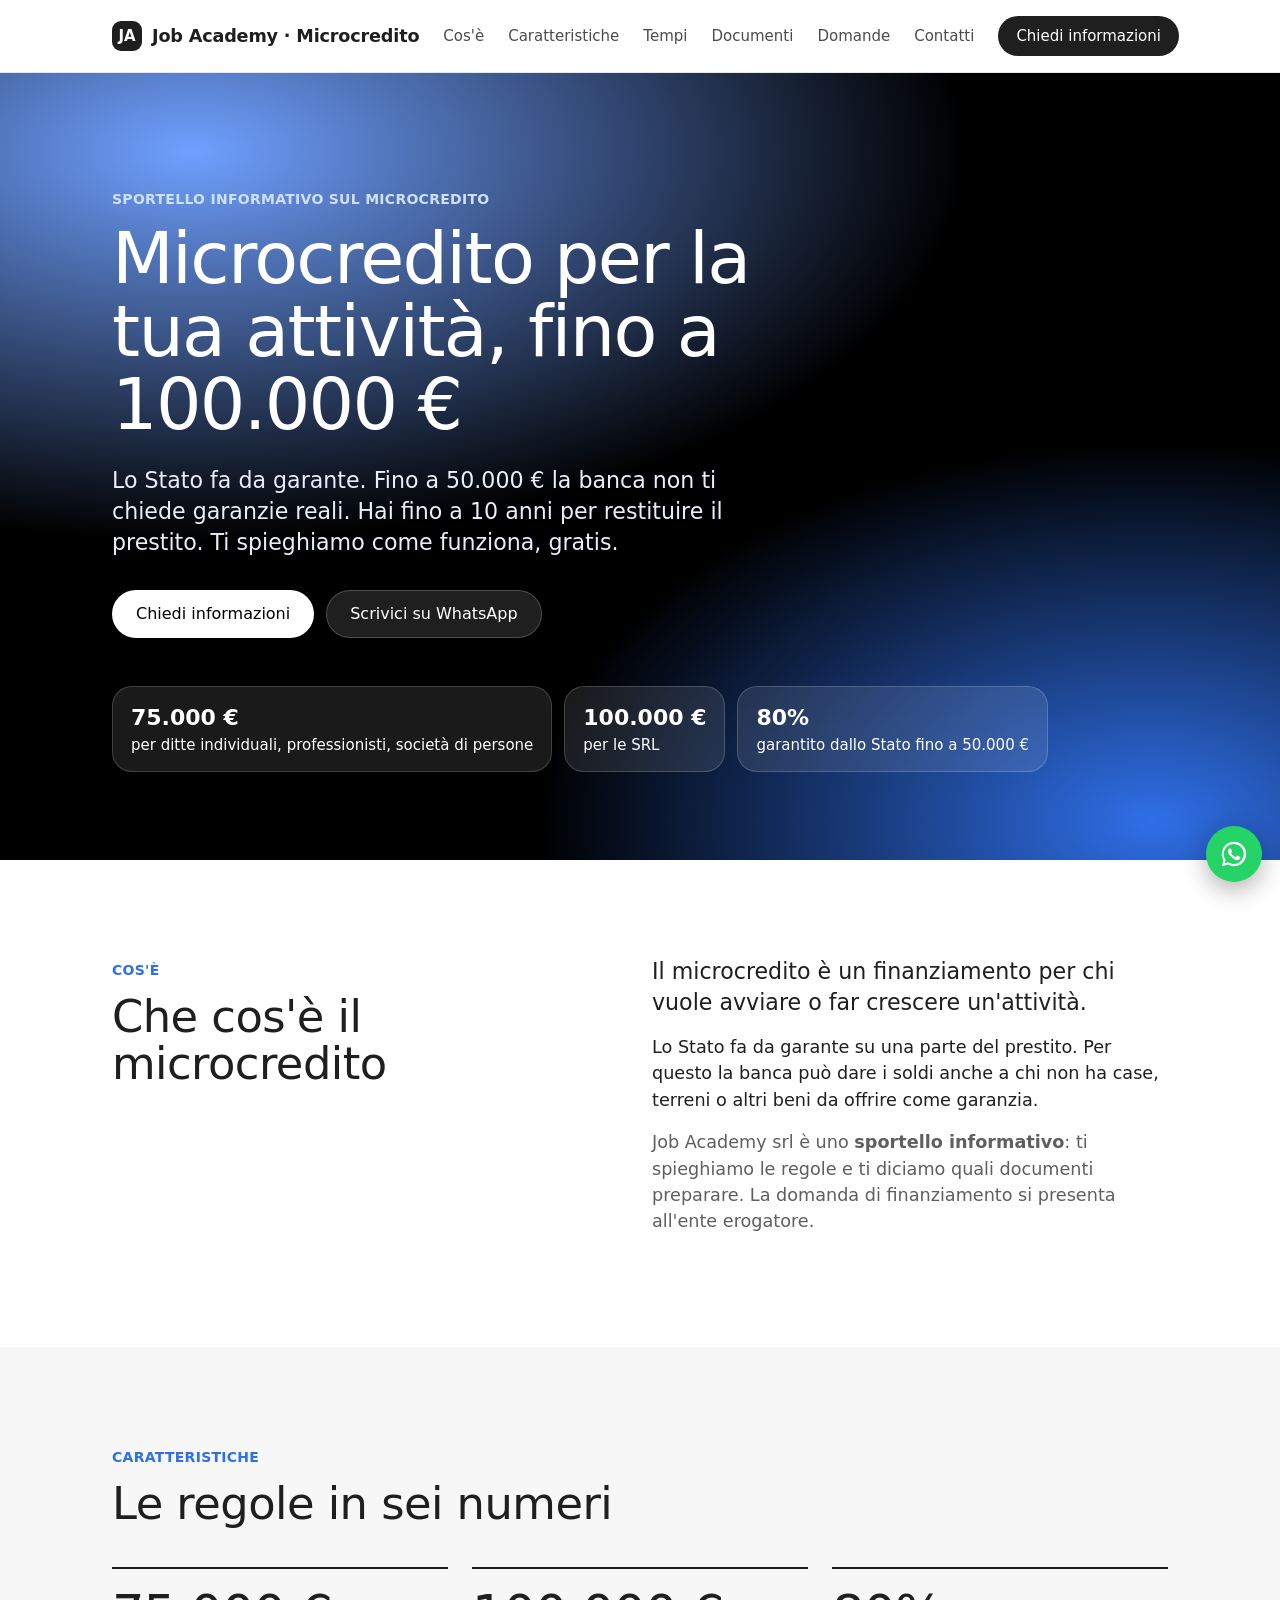
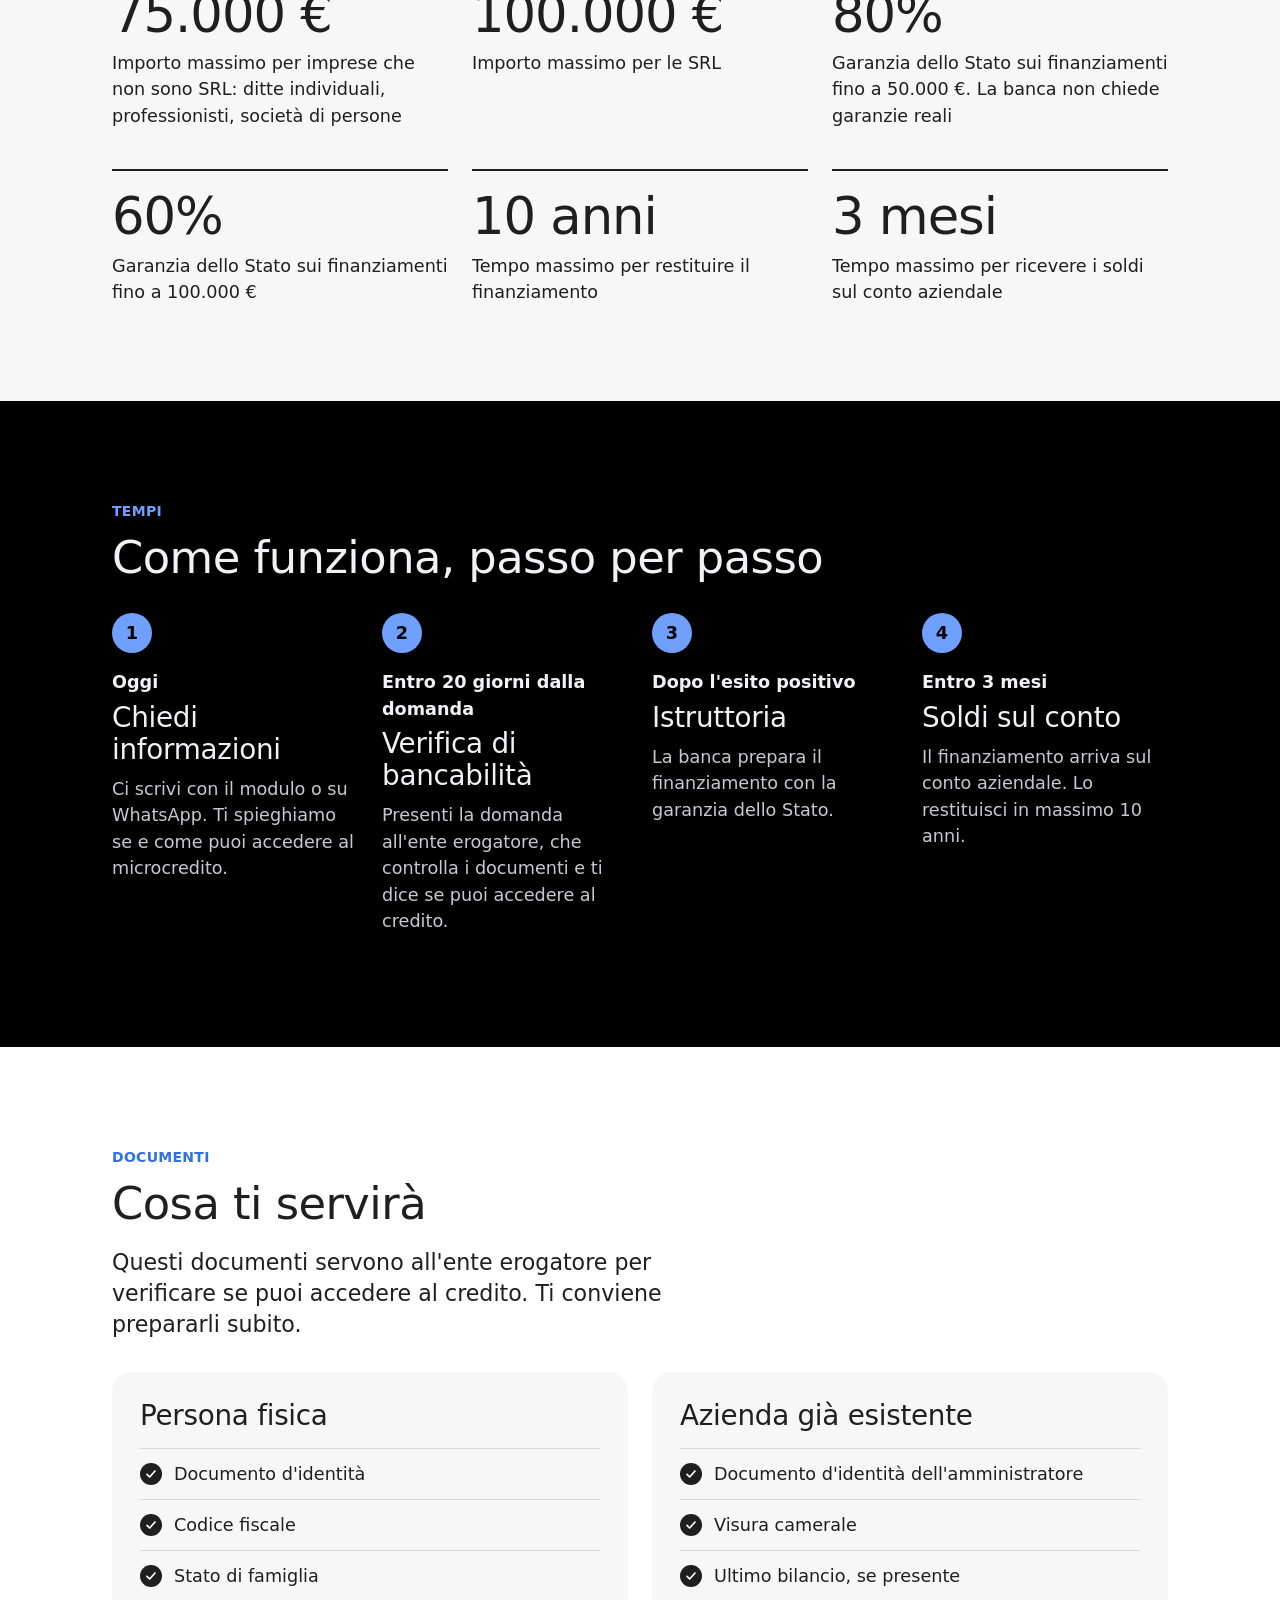
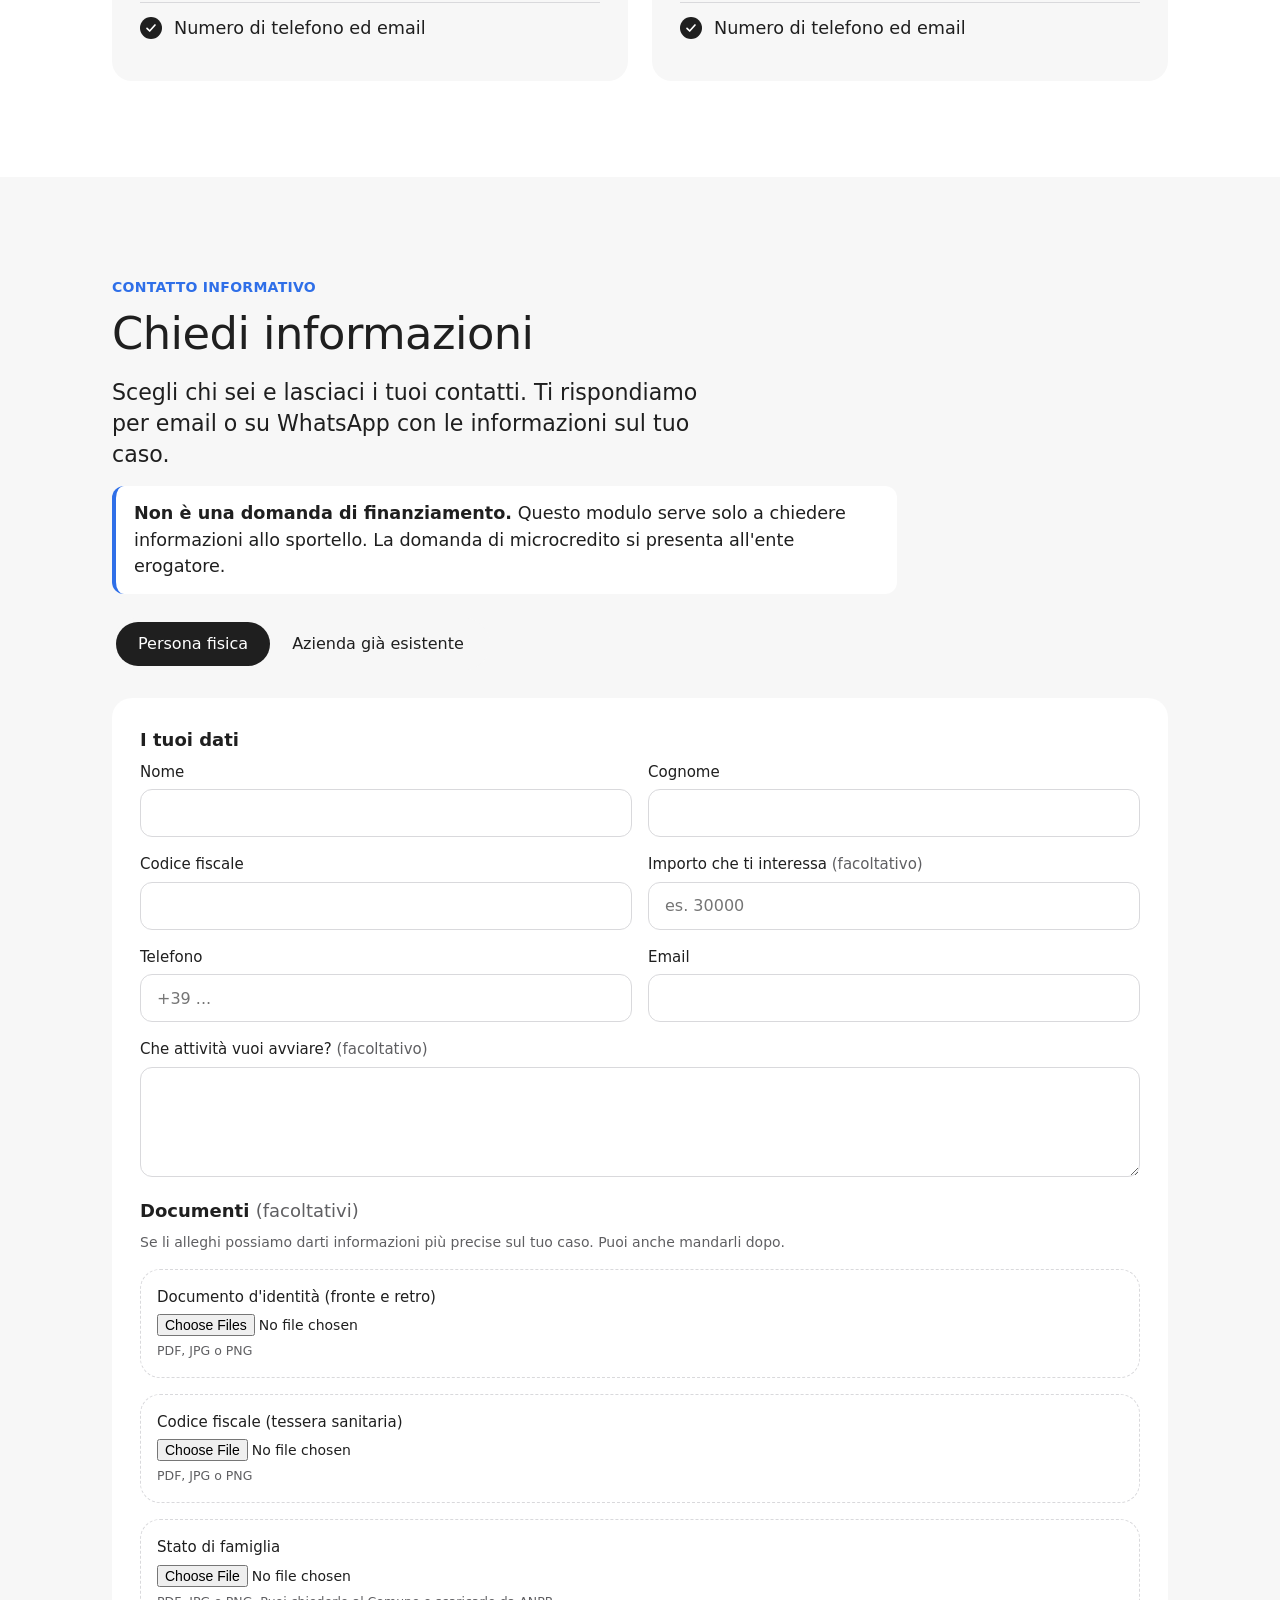
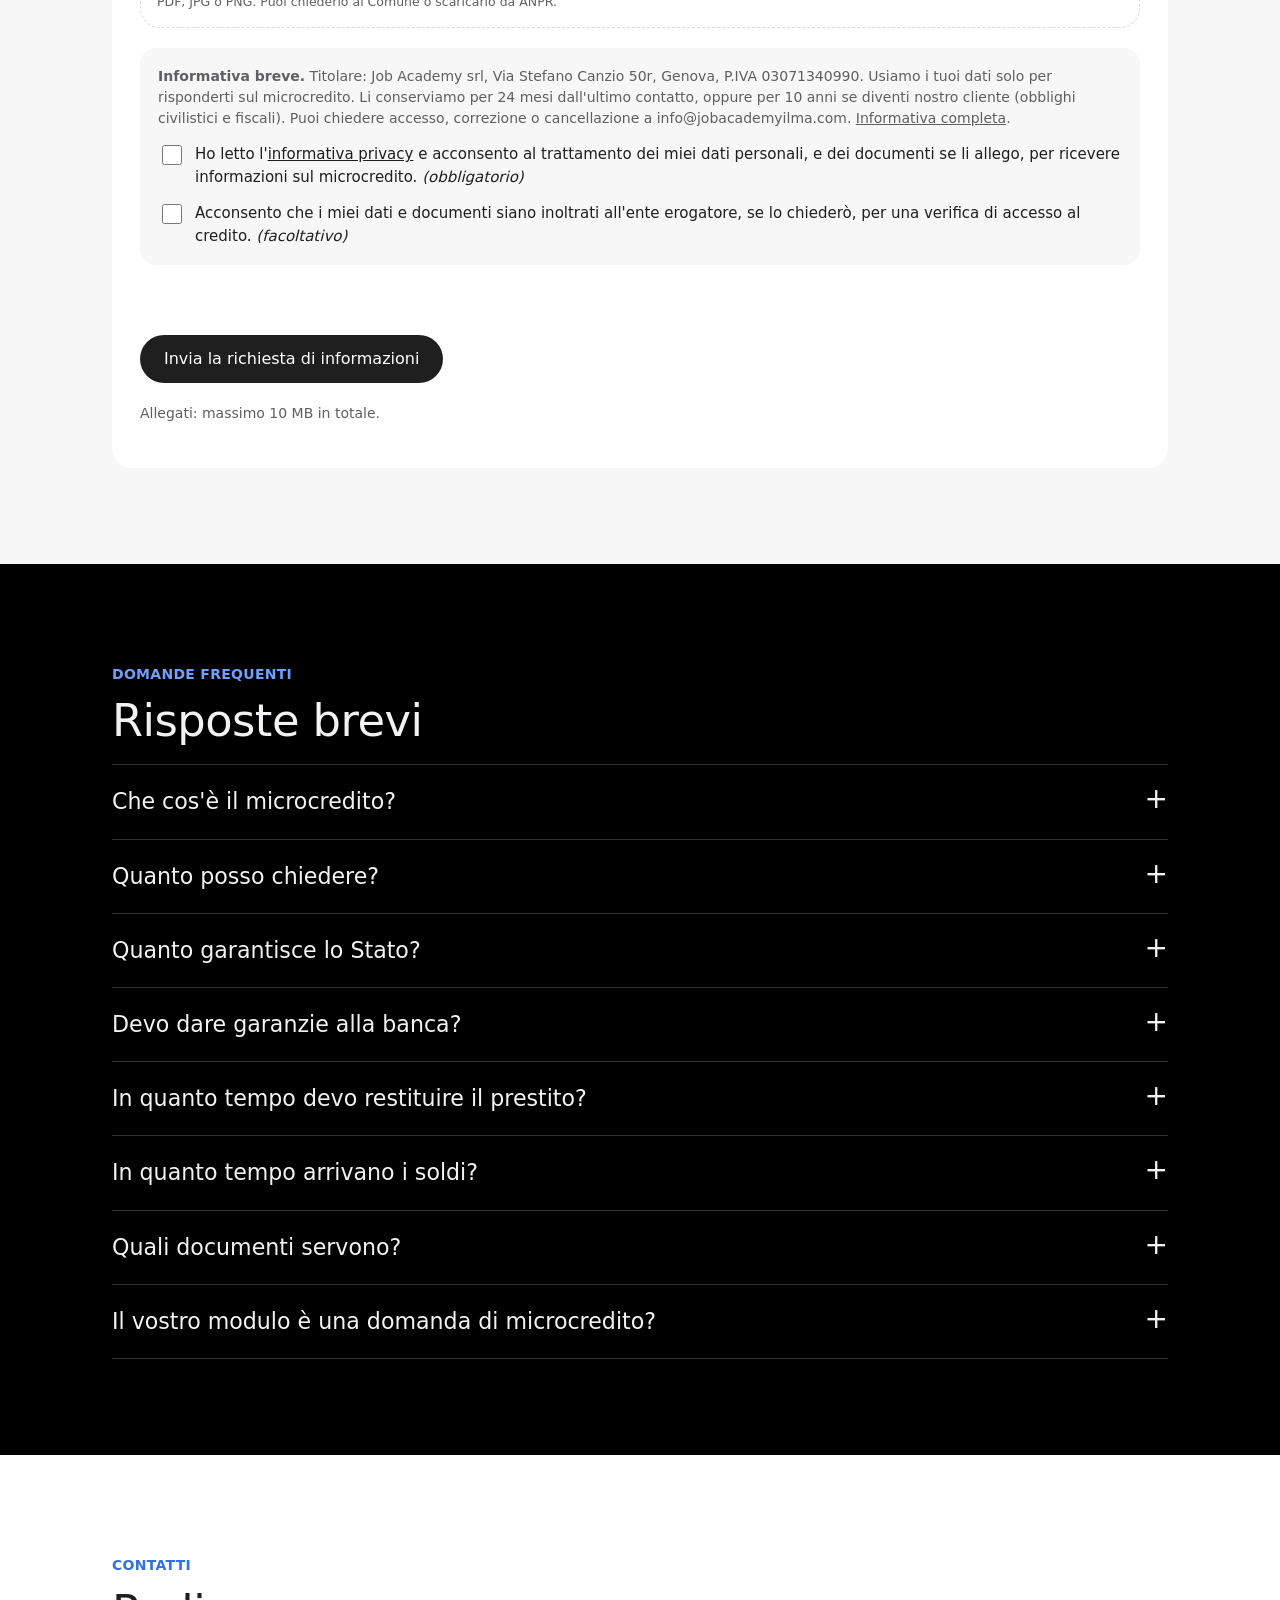
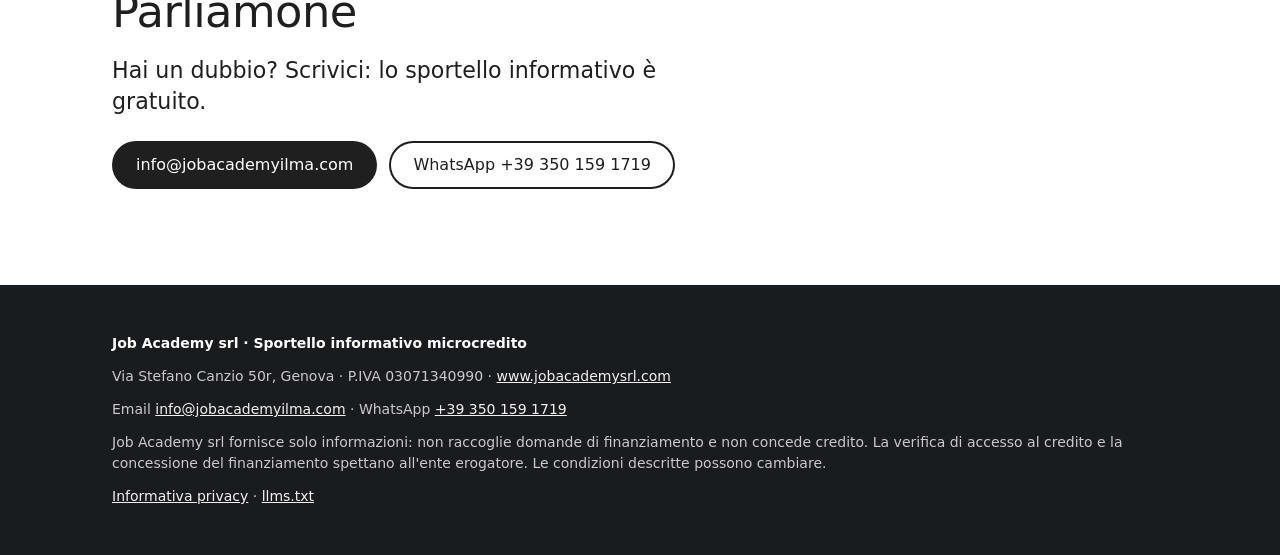
==== docs/index.html @ f9f4b22c "Sportello informativo, importi 75.000/100.000 €, moduli GDPR, build per GitHub Pages Co-Authored-By:" ====
<!doctype html>
<html lang="it">
<head>
<meta charset="utf-8">
<meta name="viewport" content="width=device-width, initial-scale=1">
<title>Microcredito: sportello informativo | Job Academy srl, Genova</title>
<meta name="description" content="Sportello informativo sul microcredito: fino a 75.000 € per ditte individuali, professionisti e società di persone, fino a 100.000 € per le SRL. Garanzia dello Stato all'80% fino a 50.000 €, rimborso in 10 anni. Chiedi informazioni gratis.">
<link rel="canonical" href="https://jobacademysrl.github.io/microcredito/">
<meta name="robots" content="index, follow, max-image-preview:large, max-snippet:-1">
<meta name="theme-color" content="#000000">
<link rel="icon" href="favicon.svg" type="image/svg+xml">
<link rel="alternate" type="text/plain" href="https://jobacademysrl.github.io/microcredito/llms.txt" title="Riassunto per modelli linguistici">
<meta property="og:type" content="website">
<meta property="og:locale" content="it_IT">
<meta property="og:site_name" content="Job Academy srl · Sportello microcredito">
<meta property="og:title" content="Microcredito fino a 100.000 € con garanzia dello Stato: sportello informativo">
<meta property="og:description" content="Fino a 75.000 € (non SRL) o 100.000 € (SRL). Garanzia dello Stato all'80% fino a 50.000 €. Fino a 10 anni per rimborsare. Chiedi informazioni.">
<meta property="og:url" content="https://jobacademysrl.github.io/microcredito/">
<meta property="og:image" content="https://jobacademysrl.github.io/microcredito/og.png">
<meta name="twitter:card" content="summary_large_image">
<link rel="stylesheet" href="styles.css">
<script type="application/ld+json">
{
  "@context": "https://schema.org",
  "@graph": [
    {
      "@type": "Organization",
      "@id": "https://jobacademysrl.github.io/microcredito/#org",
      "name": "Job Academy",
      "legalName": "Job Academy srl",
      "vatID": "IT03071340990",
      "url": "https://www.jobacademysrl.com/",
      "sameAs": ["https://www.jobacademysrl.com/"],
      "email": "info@jobacademyilma.com",
      "telephone": "+39 350 159 1719",
      "logo": "https://jobacademysrl.github.io/microcredito/favicon.svg",
      "address": { "@type": "PostalAddress", "streetAddress": "Via Stefano Canzio 50r", "addressLocality": "Genova", "addressRegion": "GE", "addressCountry": "IT" },
      "contactPoint": [
        { "@type": "ContactPoint", "contactType": "customer service", "email": "info@jobacademyilma.com", "telephone": "+39 350 159 1719", "availableLanguage": ["it"], "areaServed": "IT" }
      ]
    },
    {
      "@type": "WebSite",
      "@id": "https://jobacademysrl.github.io/microcredito/#website",
      "url": "https://jobacademysrl.github.io/microcredito/",
      "name": "Job Academy srl · Sportello informativo microcredito",
      "inLanguage": "it-IT",
      "publisher": { "@id": "https://jobacademysrl.github.io/microcredito/#org" }
    },
    {
      "@type": "Service",
      "@id": "https://jobacademysrl.github.io/microcredito/#sportello",
      "name": "Sportello informativo sul microcredito",
      "serviceType": "Informazioni sul microcredito con garanzia dello Stato",
      "provider": { "@id": "https://jobacademysrl.github.io/microcredito/#org" },
      "areaServed": { "@type": "Country", "name": "Italia" },
      "isAccessibleForFree": true,
      "audience": [
        { "@type": "Audience", "audienceType": "Persone fisiche che vogliono avviare un'attività" },
        { "@type": "BusinessAudience", "audienceType": "Imprese già esistenti" }
      ],
      "description": "Informazioni sul microcredito: fino a 75.000 € per imprese non costituite come SRL e fino a 100.000 € per le SRL; garanzia dello Stato all'80% fino a 50.000 € e al 60% fino a 100.000 €; fino a 10 anni per rimborsare; verifica di bancabilità entro 20 giorni dalla domanda all'ente erogatore; accredito sul conto aziendale entro 3 mesi. Lo sportello informa e orienta: non raccoglie domande di finanziamento."
    },
    {
      "@type": "FAQPage",
      "@id": "https://jobacademysrl.github.io/microcredito/#faq",
      "mainEntity": [
        { "@type": "Question", "name": "Che cos'è il microcredito?", "acceptedAnswer": { "@type": "Answer", "text": "È un finanziamento per chi vuole avviare o far crescere un'attività. Lo Stato fa da garante su una parte del prestito, così la banca può concederlo anche a chi non ha garanzie proprie." } },
        { "@type": "Question", "name": "Quanto posso chiedere con il microcredito?", "acceptedAnswer": { "@type": "Answer", "text": "Fino a 75.000 € se l'impresa non è una SRL (per esempio ditta individuale, professionista o società di persone). Fino a 100.000 € se l'impresa è una SRL." } },
        { "@type": "Question", "name": "Quanto garantisce lo Stato?", "acceptedAnswer": { "@type": "Answer", "text": "L'80% del finanziamento fino a 50.000 € e il 60% del finanziamento fino a 100.000 €." } },
        { "@type": "Question", "name": "Devo dare garanzie alla banca?", "acceptedAnswer": { "@type": "Answer", "text": "Fino a 50.000 € le banche non chiedono garanzie reali al richiedente, perché l'80% è garantito dallo Stato." } },
        { "@type": "Question", "name": "In quanto tempo devo restituire il prestito?", "acceptedAnswer": { "@type": "Answer", "text": "Al massimo in 10 anni." } },
        { "@type": "Question", "name": "In quanto tempo arrivano i soldi?", "acceptedAnswer": { "@type": "Answer", "text": "La verifica di bancabilità arriva entro 20 giorni dalla domanda presentata all'ente erogatore. Se è positiva, i soldi arrivano sul conto aziendale entro 3 mesi al massimo." } },
        { "@type": "Question", "name": "Quali documenti servono?", "acceptedAnswer": { "@type": "Answer", "text": "Persona fisica: documento d'identità, codice fiscale e stato di famiglia. Azienda: documento d'identità dell'amministratore, visura camerale e ultimo bilancio se presente. In tutti e due i casi servono numero di telefono ed email." } },
        { "@type": "Question", "name": "Questo sito raccoglie domande di microcredito?", "acceptedAnswer": { "@type": "Answer", "text": "No. Job Academy srl è uno sportello informativo: ti spiega come funziona il microcredito e ti orienta. La domanda vera e propria si presenta all'ente erogatore, che fa la verifica di accesso al credito." } }
      ]
    }
  ]
}
</script>
</head>
<body>
<a class="skip" href="#informazioni">Vai al modulo per chiedere informazioni</a>
<header class="nav">
  <div class="wrap">
    <a class="brand" href="#top" aria-label="Job Academy, torna all'inizio"><span class="brand-mark" aria-hidden="true">JA</span>Job Academy<span class="brand-sub"> · Microcredito</span></a>
    <nav class="nav-links" aria-label="Sezioni">
      <a href="#cosa-e">Cos'è</a><a href="#caratteristiche">Caratteristiche</a><a href="#tempi">Tempi</a><a href="#documenti">Documenti</a><a href="#domande">Domande</a><a href="#contatti">Contatti</a>
    </nav>
    <a class="btn btn-sm" href="#informazioni">Chiedi informazioni</a>
  </div>
</header>

<main id="top">
  <section class="hero">
    <div class="wrap">
      <p class="kicker" style="color:#cfe0ff">Sportello informativo sul microcredito</p>
      <h1>Microcredito per la tua attività, fino a 100.000 €</h1>
      <p class="lead">Lo Stato fa da garante. Fino a 50.000 € la banca non ti chiede garanzie reali. Hai fino a 10 anni per restituire il prestito. Ti spieghiamo come funziona, gratis.</p>
      <div class="hero-ctas">
        <a class="btn btn-light" href="#informazioni">Chiedi informazioni</a>
        <a class="btn btn-glass" href="https://wa.me/393501591719?text=Ciao%2C%20vorrei%20informazioni%20sul%20microcredito" rel="noopener">Scrivici su WhatsApp</a>
      </div>
      <div class="hero-facts">
        <div class="glass"><b>75.000 €</b>per ditte individuali, professionisti, società di persone</div>
        <div class="glass"><b>100.000 €</b>per le SRL</div>
        <div class="glass"><b>80%</b>garantito dallo Stato fino a 50.000 €</div>
      </div>
    </div>
  </section>

  <section id="cosa-e">
    <div class="wrap grid2">
      <div class="reveal">
        <p class="kicker">Cos'è</p>
        <h2>Che cos'è il microcredito</h2>
      </div>
      <div class="reveal">
        <p class="lead">Il microcredito è un finanziamento per chi vuole avviare o far crescere un'attività.</p>
        <p>Lo Stato fa da garante su una parte del prestito. Per questo la banca può dare i soldi anche a chi non ha case, terreni o altri beni da offrire come garanzia.</p>
        <p class="muted">Job Academy srl è uno <strong>sportello informativo</strong>: ti spieghiamo le regole e ti diciamo quali documenti preparare. La domanda di finanziamento si presenta all'ente erogatore.</p>
      </div>
    </div>
  </section>

  <section id="caratteristiche" class="soft">
    <div class="wrap">
      <p class="kicker reveal">Caratteristiche</p>
      <h2 class="reveal">Le regole in sei numeri</h2>
      <div class="nums nums6">
        <div class="num reveal"><b>75.000 €</b>Importo massimo per imprese che non sono SRL: ditte individuali, professionisti, società di persone</div>
        <div class="num reveal"><b>100.000 €</b>Importo massimo per le SRL</div>
        <div class="num reveal"><b>80%</b>Garanzia dello Stato sui finanziamenti fino a 50.000 €. La banca non chiede garanzie reali</div>
        <div class="num reveal"><b>60%</b>Garanzia dello Stato sui finanziamenti fino a 100.000 €</div>
        <div class="num reveal"><b>10 anni</b>Tempo massimo per restituire il finanziamento</div>
        <div class="num reveal"><b>3 mesi</b>Tempo massimo per ricevere i soldi sul conto aziendale</div>
      </div>
    </div>
  </section>

  <section id="tempi" class="dark">
    <div class="wrap">
      <p class="kicker reveal">Tempi</p>
      <h2 class="reveal">Come funziona, passo per passo</h2>
      <div class="steps">
        <div class="step reveal"><span class="when">Oggi</span><h3>Chiedi informazioni</h3><p class="muted">Ci scrivi con il modulo o su WhatsApp. Ti spieghiamo se e come puoi accedere al microcredito.</p></div>
        <div class="step reveal"><span class="when">Entro 20 giorni dalla domanda</span><h3>Verifica di bancabilità</h3><p class="muted">Presenti la domanda all'ente erogatore, che controlla i documenti e ti dice se puoi accedere al credito.</p></div>
        <div class="step reveal"><span class="when">Dopo l'esito positivo</span><h3>Istruttoria</h3><p class="muted">La banca prepara il finanziamento con la garanzia dello Stato.</p></div>
        <div class="step reveal"><span class="when">Entro 3 mesi</span><h3>Soldi sul conto</h3><p class="muted">Il finanziamento arriva sul conto aziendale. Lo restituisci in massimo 10 anni.</p></div>
      </div>
    </div>
  </section>

  <section id="documenti">
    <div class="wrap">
      <p class="kicker reveal">Documenti</p>
      <h2 class="reveal">Cosa ti servirà</h2>
      <p class="lead reveal">Questi documenti servono all'ente erogatore per verificare se puoi accedere al credito. Ti conviene prepararli subito.</p>
      <div class="grid2" style="margin-top:32px">
        <div class="card reveal">
          <h3>Persona fisica</h3>
          <ul class="doclist"><li>Documento d'identità</li><li>Codice fiscale</li><li>Stato di famiglia</li><li>Numero di telefono ed email</li></ul>
        </div>
        <div class="card reveal">
          <h3>Azienda già esistente</h3>
          <ul class="doclist"><li>Documento d'identità dell'amministratore</li><li>Visura camerale</li><li>Ultimo bilancio, se presente</li><li>Numero di telefono ed email</li></ul>
        </div>
      </div>
    </div>
  </section>

  <section id="informazioni" class="soft">
    <div class="wrap">
      <p class="kicker">Contatto informativo</p>
      <h2>Chiedi informazioni</h2>
      <p class="lead">Scegli chi sei e lasciaci i tuoi contatti. Ti rispondiamo per email o su WhatsApp con le informazioni sul tuo caso.</p>
      <p class="notice"><strong>Non è una domanda di finanziamento.</strong> Questo modulo serve solo a chiedere informazioni allo sportello. La domanda di microcredito si presenta all'ente erogatore.</p>
      <div class="tabs" role="tablist" aria-label="Tipo di richiedente">
        <button class="tab" role="tab" id="tab-persona" aria-controls="panel-persona" aria-selected="true">Persona fisica</button>
        <button class="tab" role="tab" id="tab-azienda" aria-controls="panel-azienda" aria-selected="false" tabindex="-1">Azienda già esistente</button>
      </div>

      <div class="panel card" id="panel-persona" role="tabpanel" aria-labelledby="tab-persona">
        <form action="https://formsubmit.co/info@jobacademyilma.com" method="POST" enctype="multipart/form-data" data-form>
          <input type="hidden" name="_subject" value="Richiesta di informazioni microcredito – Persona fisica">
          <input type="hidden" name="_template" value="table">
          <input type="hidden" name="_next" value="https://jobacademysrl.github.io/microcredito/grazie.html">
          <input type="hidden" name="Tipo di contatto" value="Richiesta di informazioni (non è una domanda di finanziamento)">
          <input type="hidden" name="Tipo richiedente" value="Persona fisica">
          <input type="hidden" name="Versione informativa privacy" value="2026-10-25">
          <input type="hidden" name="Data e ora consenso" value="" data-consent-time>
          <input type="text" name="_honey" class="hp" tabindex="-1" autocomplete="off" aria-hidden="true">
          <fieldset>
            <legend>I tuoi dati</legend>
            <div class="row">
              <label>Nome<input type="text" name="Nome" autocomplete="given-name" required></label>
              <label>Cognome<input type="text" name="Cognome" autocomplete="family-name" required></label>
            </div>
            <div class="row">
              <label>Codice fiscale<input type="text" name="Codice fiscale" maxlength="16" pattern="[A-Za-z0-9]{16}" title="16 caratteri, lettere e numeri" autocapitalize="characters" required></label>
              <label>Importo che ti interessa <span class="opt">(facoltativo)</span><input type="number" name="Importo di interesse (EUR)" min="1000" max="100000" step="500" inputmode="numeric" placeholder="es. 30000"></label>
            </div>
            <div class="row">
              <label>Telefono<input type="tel" name="Telefono" autocomplete="tel" placeholder="+39 ..." required></label>
              <label>Email<input type="email" name="email" autocomplete="email" required></label>
            </div>
            <label>Che attività vuoi avviare? <span class="opt">(facoltativo)</span><textarea name="Attività"></textarea></label>
          </fieldset>
          <fieldset>
            <legend>Documenti <span class="opt">(facoltativi)</span></legend>
            <p class="form-note" style="margin:0">Se li alleghi possiamo darti informazioni più precise sul tuo caso. Puoi anche mandarli dopo.</p>
            <label class="file">Documento d'identità (fronte e retro)<input type="file" name="attachment_documento_identita" accept=".pdf,.jpg,.jpeg,.png" multiple><small>PDF, JPG o PNG</small></label>
            <label class="file">Codice fiscale (tessera sanitaria)<input type="file" name="attachment_codice_fiscale" accept=".pdf,.jpg,.jpeg,.png"><small>PDF, JPG o PNG</small></label>
            <label class="file">Stato di famiglia<input type="file" name="attachment_stato_famiglia" accept=".pdf,.jpg,.jpeg,.png"><small>PDF, JPG o PNG. Puoi chiederlo al Comune o scaricarlo da ANPR.</small></label>
          </fieldset>
          <div class="gdpr">
            <p><strong>Informativa breve.</strong> Titolare: Job Academy srl, Via Stefano Canzio 50r, Genova, P.IVA 03071340990. Usiamo i tuoi dati solo per risponderti sul microcredito. Li conserviamo per 24 mesi dall'ultimo contatto, oppure per 10 anni se diventi nostro cliente (obblighi civilistici e fiscali). Puoi chiedere accesso, correzione o cancellazione a info@jobacademyilma.com. <a href="privacy.html" target="_blank" rel="noopener">Informativa completa</a>.</p>
            <label class="check"><input type="checkbox" name="Consenso trattamento dati (obbligatorio)" value="Sì, dato" required><span>Ho letto l'<a href="privacy.html" target="_blank" rel="noopener">informativa privacy</a> e acconsento al trattamento dei miei dati personali, e dei documenti se li allego, per ricevere informazioni sul microcredito. <em>(obbligatorio)</em></span></label>
            <label class="check"><input type="checkbox" name="Consenso inoltro all'ente erogatore (facoltativo)" value="Sì, dato"><span>Acconsento che i miei dati e documenti siano inoltrati all'ente erogatore, se lo chiederò, per una verifica di accesso al credito. <em>(facoltativo)</em></span></label>
          </div>
          <p class="err" aria-live="polite"></p>
          <div><button class="btn" type="submit">Invia la richiesta di informazioni</button></div>
          <p class="form-note">Allegati: massimo 10 MB in totale.</p>
        </form>
      </div>

      <div class="panel card" id="panel-azienda" role="tabpanel" aria-labelledby="tab-azienda" hidden>
        <form action="https://formsubmit.co/info@jobacademyilma.com" method="POST" enctype="multipart/form-data" data-form>
          <input type="hidden" name="_subject" value="Richiesta di informazioni microcredito – Azienda">
          <input type="hidden" name="_template" value="table">
          <input type="hidden" name="_next" value="https://jobacademysrl.github.io/microcredito/grazie.html">
          <input type="hidden" name="Tipo di contatto" value="Richiesta di informazioni (non è una domanda di finanziamento)">
          <input type="hidden" name="Tipo richiedente" value="Azienda già esistente">
          <input type="hidden" name="Versione informativa privacy" value="2026-10-25">
          <input type="hidden" name="Data e ora consenso" value="" data-consent-time>
          <input type="text" name="_honey" class="hp" tabindex="-1" autocomplete="off" aria-hidden="true">
          <fieldset>
            <legend>Dati dell'azienda</legend>
            <div class="row">
              <label>Ragione sociale<input type="text" name="Ragione sociale" autocomplete="organization" required></label>
              <label>Partita IVA<input type="text" name="Partita IVA" inputmode="numeric" maxlength="11" pattern="[0-9]{11}" title="11 cifre" required></label>
            </div>
            <div class="row">
              <label>Forma giuridica<select name="Forma giuridica" required><option value="">Scegli…</option><option>SRL o SRLS (fino a 100.000 €)</option><option>Ditta individuale (fino a 75.000 €)</option><option>Libero professionista (fino a 75.000 €)</option><option>Società di persone: SNC, SAS (fino a 75.000 €)</option><option>Altro</option></select></label>
              <label>Nome e cognome dell'amministratore<input type="text" name="Amministratore" autocomplete="name" required></label>
            </div>
            <div class="row">
              <label>Telefono<input type="tel" name="Telefono" autocomplete="tel" placeholder="+39 ..." required></label>
              <label>Email<input type="email" name="email" autocomplete="email" required></label>
            </div>
            <div class="row">
              <label>Importo che ti interessa <span class="opt">(facoltativo)</span><input type="number" name="Importo di interesse (EUR)" min="1000" max="100000" step="500" inputmode="numeric" placeholder="es. 50000"></label>
              <span></span>
            </div>
            <label>A cosa ti servono i soldi? <span class="opt">(facoltativo)</span><textarea name="Uso del finanziamento"></textarea></label>
          </fieldset>
          <fieldset>
            <legend>Documenti <span class="opt">(facoltativi)</span></legend>
            <p class="form-note" style="margin:0">Se li alleghi possiamo darti informazioni più precise. Puoi anche mandarli dopo.</p>
            <label class="file">Documento d'identità dell'amministratore (fronte e retro)<input type="file" name="attachment_documento_amministratore" accept=".pdf,.jpg,.jpeg,.png" multiple><small>PDF, JPG o PNG</small></label>
            <label class="file">Visura camerale<input type="file" name="attachment_visura_camerale" accept=".pdf,.jpg,.jpeg,.png"><small>PDF, recente</small></label>
            <label class="file">Ultimo bilancio <span class="opt">(se presente)</span><input type="file" name="attachment_ultimo_bilancio" accept=".pdf,.jpg,.jpeg,.png"><small>PDF. Se l'azienda è nuova puoi lasciarlo vuoto.</small></label>
          </fieldset>
          <div class="gdpr">
            <p><strong>Informativa breve.</strong> Titolare: Job Academy srl, Via Stefano Canzio 50r, Genova, P.IVA 03071340990. Usiamo i dati solo per rispondere sul microcredito. Li conserviamo per 24 mesi dall'ultimo contatto, oppure per 10 anni se l'azienda diventa nostra cliente (obblighi civilistici e fiscali). Puoi chiedere accesso, correzione o cancellazione a info@jobacademyilma.com. <a href="privacy.html" target="_blank" rel="noopener">Informativa completa</a>.</p>
            <label class="check"><input type="checkbox" name="Consenso trattamento dati (obbligatorio)" value="Sì, dato" required><span>Ho letto l'<a href="privacy.html" target="_blank" rel="noopener">informativa privacy</a> e acconsento al trattamento dei dati personali, e dei documenti se li allego, per ricevere informazioni sul microcredito. <em>(obbligatorio)</em></span></label>
            <label class="check"><input type="checkbox" name="Consenso inoltro all'ente erogatore (facoltativo)" value="Sì, dato"><span>Acconsento che i dati e i documenti siano inoltrati all'ente erogatore, se lo chiederò, per una verifica di accesso al credito. <em>(facoltativo)</em></span></label>
          </div>
          <p class="err" aria-live="polite"></p>
          <div><button class="btn" type="submit">Invia la richiesta di informazioni</button></div>
          <p class="form-note">Allegati: massimo 10 MB in totale.</p>
        </form>
      </div>
    </div>
  </section>

  <section id="domande" class="dark">
    <div class="wrap">
      <p class="kicker">Domande frequenti</p>
      <h2>Risposte brevi</h2>
      <details><summary>Che cos'è il microcredito?</summary><p>È un finanziamento per chi vuole avviare o far crescere un'attività. Lo Stato fa da garante su una parte del prestito, così la banca può concederlo anche a chi non ha garanzie proprie.</p></details>
      <details><summary>Quanto posso chiedere?</summary><p>Fino a 75.000 € se l'impresa non è una SRL (per esempio ditta individuale, professionista o società di persone). Fino a 100.000 € se l'impresa è una SRL.</p></details>
      <details><summary>Quanto garantisce lo Stato?</summary><p>L'80% del finanziamento fino a 50.000 € e il 60% del finanziamento fino a 100.000 €.</p></details>
      <details><summary>Devo dare garanzie alla banca?</summary><p>Fino a 50.000 € le banche non chiedono garanzie reali al richiedente, perché l'80% è garantito dallo Stato.</p></details>
      <details><summary>In quanto tempo devo restituire il prestito?</summary><p>Al massimo in 10 anni.</p></details>
      <details><summary>In quanto tempo arrivano i soldi?</summary><p>La verifica di bancabilità arriva entro 20 giorni dalla domanda presentata all'ente erogatore. Se è positiva, i soldi arrivano sul conto aziendale entro 3 mesi al massimo.</p></details>
      <details><summary>Quali documenti servono?</summary><p>Persona fisica: documento d'identità, codice fiscale e stato di famiglia. Azienda: documento d'identità dell'amministratore, visura camerale e ultimo bilancio, se presente. In tutti e due i casi servono numero di telefono ed email.</p></details>
      <details><summary>Il vostro modulo è una domanda di microcredito?</summary><p>No. Job Academy srl è uno sportello informativo: ti spieghiamo come funziona il microcredito e ti orientiamo. La domanda vera e propria si presenta all'ente erogatore, che fa la verifica di accesso al credito.</p></details>
    </div>
  </section>

  <section id="contatti">
    <div class="wrap">
      <p class="kicker">Contatti</p>
      <h2>Parliamone</h2>
      <p class="lead">Hai un dubbio? Scrivici: lo sportello informativo è gratuito.</p>
      <div class="contact">
        <a class="btn" href="mailto:info@jobacademyilma.com?subject=Informazioni%20microcredito">info@jobacademyilma.com</a>
        <a class="btn btn-outline" href="https://wa.me/393501591719?text=Ciao%2C%20vorrei%20informazioni%20sul%20microcredito" rel="noopener">WhatsApp +39 350 159 1719</a>
      </div>
    </div>
  </section>
</main>

<footer>
  <div class="wrap">
    <strong style="color:#fff">Job Academy srl · Sportello informativo microcredito</strong>
    <span>Via Stefano Canzio 50r, Genova · P.IVA 03071340990 · <a href="https://www.jobacademysrl.com/">www.jobacademysrl.com</a></span>
    <span>Email <a href="mailto:info@jobacademyilma.com">info@jobacademyilma.com</a> · WhatsApp <a href="https://wa.me/393501591719" rel="noopener">+39 350 159 1719</a></span>
    <span>Job Academy srl fornisce solo informazioni: non raccoglie domande di finanziamento e non concede credito. La verifica di accesso al credito e la concessione del finanziamento spettano all'ente erogatore. Le condizioni descritte possono cambiare.</span>
    <span><a href="privacy.html">Informativa privacy</a> · <a href="llms.txt">llms.txt</a></span>
  </div>
</footer>

<a class="wa-float" href="https://wa.me/393501591719?text=Ciao%2C%20vorrei%20informazioni%20sul%20microcredito" rel="noopener" aria-label="Scrivici su WhatsApp"><svg viewBox="0 0 32 32" aria-hidden="true"><path fill="#fff" d="M16 3a13 13 0 0 0-11.2 19.6L3 29l6.6-1.7A13 13 0 1 0 16 3zm0 23.6c-2 0-4-.6-5.7-1.6l-.4-.2-3.9 1 1-3.8-.3-.4A10.6 10.6 0 1 1 16 26.6zm5.8-7.9c-.3-.2-1.9-.9-2.2-1s-.5-.2-.7.2-.8 1-1 1.2-.4.2-.7 0a8.7 8.7 0 0 1-4.3-3.8c-.3-.6.3-.5.9-1.7.1-.2 0-.4 0-.6l-1-2.4c-.3-.6-.5-.5-.7-.5h-.6a1.2 1.2 0 0 0-.9.4 3.7 3.7 0 0 0-1.1 2.7 6.5 6.5 0 0 0 1.3 3.4 14.6 14.6 0 0 0 5.6 5c2.1.9 2.9 1 4 .8.6-.1 1.9-.8 2.2-1.5s.3-1.4.2-1.5-.3-.2-.6-.3z"/></svg></a>

<script src="app.js" defer></script>
</body>
</html>
---- docs/styles.css ----
/* Design tokens derived from the reverse-brand measurements (neutral palette, pill buttons, 20px cards,
   4px spacing base, light/dark band rhythm). No third-party logos or font files are used. */
:root {
  --font-sans: system-ui, -apple-system, "Segoe UI", Roboto, Helvetica, Arial, sans-serif;
  --type-display-size: clamp(40px, 1.6rem + 3.6vw, 80px);
  --type-display-line: 1.02;
  --type-display-tracking: -0.024em;
  --type-h2-size: clamp(32px, 1.6rem + 1.5vw, 52px);
  --type-h3-size: clamp(22px, 1.1rem + 0.8vw, 30px);
  --type-lead-size: clamp(18px, 1rem + 0.48vw, 23px);
  --type-body-size: clamp(16px, 0.95rem + 0.19vw, 18px);
  --type-small-size: 14px;
  --color-background: #ffffff;
  --color-surface: #f7f7f7;
  --color-surface-inverse: #000000;
  --color-surface-inverse-2: #191c1f;
  --color-text: #1f1f1f;
  --color-text-muted: #5f5f62;
  --color-text-inverse: #f2f2f4;
  --color-text-inverse-muted: #c9c9cd;
  --color-action: #1f1f1f;
  --color-on-action: #ffffff;
  --color-accent: #6fa0ff;
  --color-accent-strong: #2f6fe8;
  --color-border: #d9d9dc;
  --color-error: #c4302b;
  --gradient-brand: radial-gradient(110% 90% at 15% 10%, #6fa0ff 0%, transparent 55%), radial-gradient(80% 80% at 90% 95%, #2f6fe8 0%, transparent 60%), linear-gradient(#000, #000);
  --space: 4px;
  --radius-card: 20px;
  --radius-pill: 9999px;
  --button-height: 48px;
  --button-padding-x: 24px;
  --container: 1120px;
  --gutter: 24px;
  --nav-height: 72px;
  --ease: cubic-bezier(0.15, 0.5, 0.5, 1);
  --duration: 0.3s;
}
*, *::before, *::after { box-sizing: border-box; }
html { scroll-behavior: smooth; -webkit-text-size-adjust: 100%; }
body { margin: 0; background: var(--color-background); color: var(--color-text); font: 400 var(--type-body-size)/1.5 var(--font-sans); }
img, svg { max-width: 100%; }
a { color: inherit; }
:focus-visible { outline: 3px solid var(--color-accent-strong); outline-offset: 3px; }
.wrap { max-width: var(--container); margin: 0 auto; padding: 0 calc(var(--space) * 8); }
@media (max-width: 600px) { .wrap { padding: 0 16px; } }
.skip { position: absolute; left: -9999px; }
.skip:focus { left: 16px; top: 16px; z-index: 100; background: #fff; padding: 8px 12px; border-radius: 8px; }

/* nav */
.nav { position: sticky; top: 0; z-index: 50; background: color-mix(in oklab, var(--color-background) 85%, transparent); backdrop-filter: blur(16px); -webkit-backdrop-filter: blur(16px); border-bottom: 1px solid color-mix(in oklab, var(--color-border) 60%, transparent); }
.nav .wrap { display: flex; align-items: center; gap: 24px; height: var(--nav-height); }
.brand { display: flex; align-items: center; gap: 10px; font-weight: 700; text-decoration: none; letter-spacing: -0.01em; white-space: nowrap; }
.brand-mark { width: 30px; height: 30px; border-radius: 9px; background: var(--color-action); color: #fff; display: grid; place-items: center; font-size: 15px; }
.nav-links { display: flex; gap: 24px; margin-left: auto; font-weight: 500; font-size: 15px; }
.nav-links a { text-decoration: none; opacity: .8; }
.nav-links a:hover { opacity: 1; }
@media (max-width: 860px) { .nav-links { display: none; } .nav .btn { margin-left: auto; } }

/* buttons */
.btn { display: inline-flex; align-items: center; justify-content: center; gap: 8px; height: var(--button-height); padding: 0 var(--button-padding-x); border-radius: var(--radius-pill); border: 0;
  background: var(--color-action); color: var(--color-on-action); font: 500 16px/1 var(--font-sans); text-decoration: none; cursor: pointer; white-space: nowrap;
  transition: transform var(--duration) var(--ease), filter var(--duration) var(--ease); }
.btn:hover { filter: brightness(1.15); }
.btn:active { transform: scale(.97); }
.btn-light { background: #fff; color: #000; }
.btn-glass { background: #ffffff1f; color: #fff; backdrop-filter: blur(16px); -webkit-backdrop-filter: blur(16px); box-shadow: inset 0 0 0 1px #ffffff33; }
.btn-outline { background: transparent; color: inherit; box-shadow: inset 0 0 0 2px currentColor; }
.btn-sm { height: 40px; padding: 0 18px; font-size: 15px; }
.btn[disabled] { opacity: .5; cursor: wait; }

/* bands */
section { padding: calc(var(--space) * 24) 0; }
@media (max-width: 600px) { section { padding: calc(var(--space) * 14) 0; } }
.dark { background: var(--color-surface-inverse); color: var(--color-text-inverse); }
.dark .muted { color: var(--color-text-inverse-muted); }
.soft { background: var(--color-surface); }
.kicker { display: inline-block; font-size: 14px; font-weight: 600; letter-spacing: .02em; text-transform: uppercase; color: var(--color-accent-strong); margin: 0 0 12px; }
.dark .kicker { color: var(--color-accent); }
h1, h2, h3 { font-weight: 500; margin: 0; }
h1 { font-size: var(--type-display-size); line-height: var(--type-display-line); letter-spacing: var(--type-display-tracking); }
h2 { font-size: var(--type-h2-size); line-height: 1.05; letter-spacing: -0.012em; margin-bottom: 20px; }
h3 { font-size: var(--type-h3-size); line-height: 1.15; letter-spacing: -0.01em; margin-bottom: 10px; }
.lead { font-size: var(--type-lead-size); line-height: 1.4; max-width: 44ch; }
.muted { color: var(--color-text-muted); }
.small { font-size: var(--type-small-size); }
p { margin: 0 0 16px; }

/* hero */
.hero { position: relative; overflow: hidden; background: var(--gradient-brand); color: #fff; padding: calc(var(--space) * 28) 0 calc(var(--space) * 22); }
.hero .lead { color: #e9eefb; margin: 24px 0 32px; }
.hero h1 { max-width: 15ch; }
.hero-ctas { display: flex; flex-wrap: wrap; gap: 12px; }
.hero-facts { display: flex; flex-wrap: wrap; gap: 12px; margin-top: 48px; }
.glass { background: #ffffff1a; backdrop-filter: blur(20px); -webkit-backdrop-filter: blur(20px); border: 1px solid #ffffff2e; border-radius: var(--radius-card); }
.hero-facts .glass { padding: 14px 18px; font-size: 15px; }
.hero-facts b { display: block; font-size: 22px; font-weight: 600; }

/* numbers */
.nums { display: grid; grid-template-columns: repeat(5, 1fr); gap: var(--gutter); margin-top: 40px; }
.num { border-top: 2px solid var(--color-text); padding-top: 20px; }
.num b { display: block; font-size: clamp(36px, 1.6rem + 2vw, 60px); font-weight: 500; line-height: 1; letter-spacing: -0.02em; margin-bottom: 10px; }
@media (max-width: 960px) { .nums { grid-template-columns: repeat(2, 1fr); } }

/* cards */
.grid2 { display: grid; grid-template-columns: 1fr 1fr; gap: var(--gutter); }
.grid3 { display: grid; grid-template-columns: repeat(3, 1fr); gap: var(--gutter); }
@media (max-width: 860px) { .grid2, .grid3 { grid-template-columns: 1fr; } }
.card { background: var(--color-surface); border-radius: var(--radius-card); padding: 28px; }
.soft .card { background: var(--color-background); }
.dark .card { background: #ffffff12; }
.steps { counter-reset: s; display: grid; grid-template-columns: repeat(4, 1fr); gap: var(--gutter); margin-top: 32px; }
.step { position: relative; }
.step::before { counter-increment: s; content: counter(s); display: grid; place-items: center; width: 40px; height: 40px; border-radius: 50%; background: var(--color-accent); color: #000; font-weight: 700; margin-bottom: 16px; }
.step .when { display: inline-block; font-weight: 600; margin-bottom: 6px; }
@media (max-width: 960px) { .steps { grid-template-columns: 1fr 1fr; } }
@media (max-width: 600px) { .steps { grid-template-columns: 1fr; } }
.doclist { list-style: none; padding: 0; margin: 16px 0 0; }
.doclist li { display: flex; gap: 12px; padding: 12px 0; border-top: 1px solid var(--color-border); }
.doclist li::before { content: ""; flex: none; width: 22px; height: 22px; margin-top: 2px; border-radius: 50%; background: var(--color-action) url("data:image/svg+xml,%3Csvg xmlns='http://www.w3.org/2000/svg' viewBox='0 0 24 24'%3E%3Cpath d='M6 12.5l4 4 8-9' fill='none' stroke='white' stroke-width='2.5' stroke-linecap='round' stroke-linejoin='round'/%3E%3C/svg%3E") center/16px no-repeat; }

/* form */
.tabs { display: inline-flex; padding: 4px; background: var(--color-surface); border-radius: var(--radius-pill); margin: 8px 0 28px; flex-wrap: wrap; }
.tab { border: 0; background: transparent; height: 44px; padding: 0 22px; border-radius: var(--radius-pill); font: 500 16px/1 var(--font-sans); color: var(--color-text); cursor: pointer; }
.tab[aria-selected="true"] { background: var(--color-action); color: var(--color-on-action); }
.panel[hidden] { display: none; }
form { display: grid; gap: 20px; }
fieldset { border: 0; padding: 0; margin: 0; display: grid; gap: 16px; }
legend { font-weight: 600; font-size: 18px; margin-bottom: 8px; padding: 0; }
.row { display: grid; grid-template-columns: 1fr 1fr; gap: 16px; }
@media (max-width: 600px) { .row { grid-template-columns: 1fr; } }
label { display: grid; gap: 6px; font-weight: 500; font-size: 15px; }
.opt { font-weight: 400; color: var(--color-text-muted); }
input[type=text], input[type=email], input[type=tel], input[type=number], textarea, select {
  width: 100%; height: 48px; padding: 0 16px; border-radius: 12px; border: 1px solid var(--color-border); background: var(--color-background);
  font: 400 16px/1.2 var(--font-sans); color: var(--color-text); }
textarea { height: 110px; padding: 12px 16px; resize: vertical; }
input:focus, textarea:focus { border-color: var(--color-accent-strong); outline: 2px solid color-mix(in oklab, var(--color-accent) 40%, transparent); }
.file { border: 1.5px dashed var(--color-border); border-radius: var(--radius-card); padding: 16px; background: var(--color-background); }
.file input { font: 400 14px var(--font-sans); width: 100%; }
.file small { display: block; font-weight: 400; color: var(--color-text-muted); }
.check { display: flex; gap: 10px; align-items: flex-start; font-weight: 400; }
.check input { width: 20px; height: 20px; margin-top: 2px; flex: none; }
.form-note { font-size: 14px; color: var(--color-text-muted); }
.err { color: var(--color-error); font-size: 14px; min-height: 1em; }
.hp { position: absolute; left: -9999px; }

/* faq */
details { border-top: 1px solid #ffffff2e; padding: 20px 0; }
details:last-child { border-bottom: 1px solid #ffffff2e; }
summary { cursor: pointer; font-size: var(--type-lead-size); font-weight: 500; list-style: none; display: flex; justify-content: space-between; gap: 16px; }
summary::after { content: "+"; font-size: 28px; line-height: 1; transition: transform var(--duration) var(--ease); }
details[open] summary::after { transform: rotate(45deg); }
details p { margin: 12px 0 0; max-width: 70ch; }

/* contacts + footer */
.contact { display: flex; flex-wrap: wrap; gap: 12px; margin-top: 24px; }
footer { background: var(--color-surface-inverse-2); color: var(--color-text-inverse-muted); padding: 48px 0; font-size: 14px; }
footer a { color: var(--color-text-inverse); }
footer .wrap { display: grid; gap: 12px; }
.wa-float { position: fixed; right: 18px; bottom: 18px; z-index: 60; width: 56px; height: 56px; border-radius: 50%; background: #25d366; display: grid; place-items: center; box-shadow: 0 8px 24px #0000004d; }
.wa-float svg { width: 30px; height: 30px; }

/* motion */
.js .reveal { opacity: 0; transform: translateY(16px); transition: opacity .7s var(--ease), transform .7s var(--ease); }
.js .reveal.in { opacity: 1; transform: none; }
@media (prefers-reduced-motion: reduce) { html { scroll-behavior: auto; } .js .reveal { opacity: 1; transform: none; transition: none; } }
@media (max-width: 480px) { .brand-sub { display: none; } .nav .wrap { gap: 12px; } .nav .btn-sm { padding: 0 14px; font-size: 14px; } }
label:not(.check) { display: block; }
label:not(.check) > input, label:not(.check) > textarea { display: block; margin-top: 6px; }
.file small { margin-top: 6px; }
.brand-sub { margin-left: -10px; white-space: pre; }
.nums6 { grid-template-columns: repeat(3, 1fr); row-gap: 40px; }
@media (max-width: 860px) { .nums6 { grid-template-columns: repeat(2, 1fr); } }
@media (max-width: 480px) { .nums6 { grid-template-columns: 1fr; } }
.notice { background: #fff; border-left: 4px solid var(--color-accent-strong); border-radius: 12px; padding: 14px 18px; max-width: 70ch; }
.gdpr { display: grid; gap: 14px; background: var(--color-surface); border-radius: 16px; padding: 18px; font-size: 14px; }
.gdpr p { margin: 0; color: var(--color-text-muted); }
.gdpr .check { font-size: 15px; }
select { appearance: auto; }
label:not(.check) > select { display: block; margin-top: 6px; }
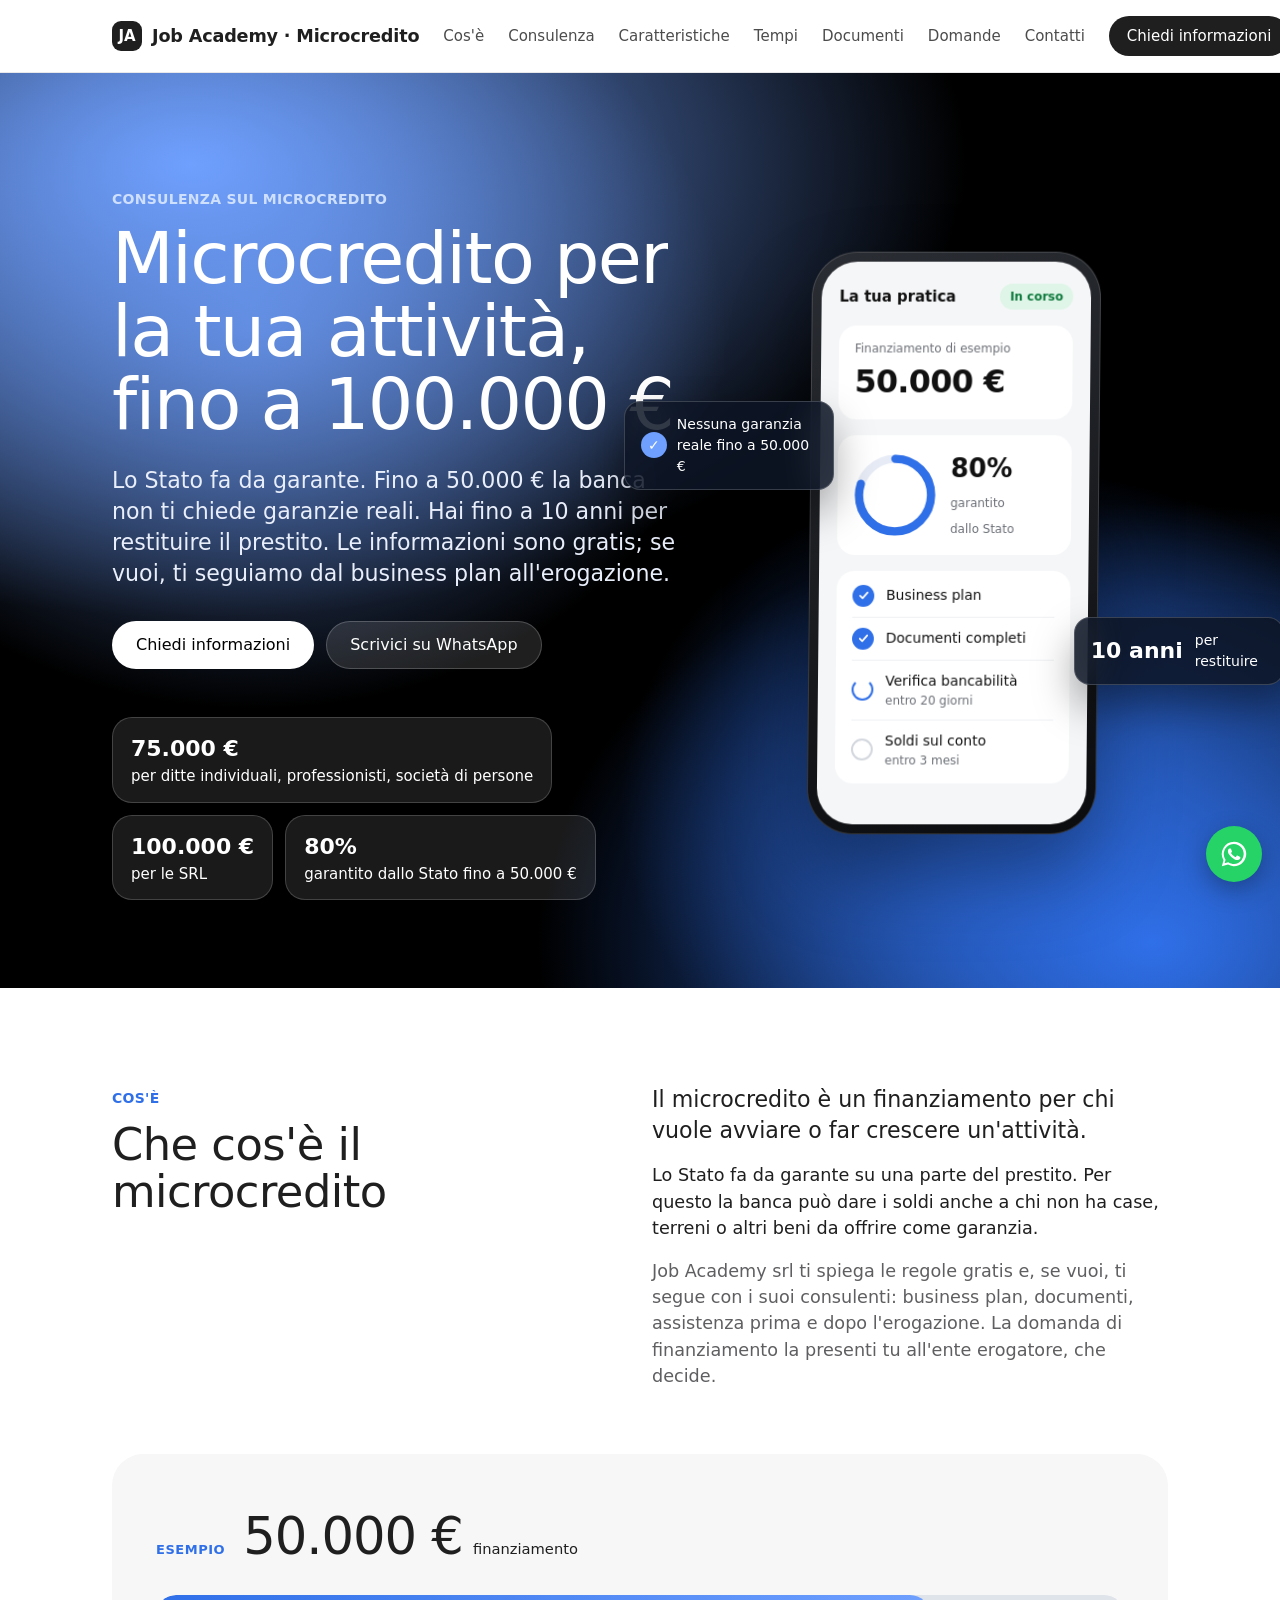
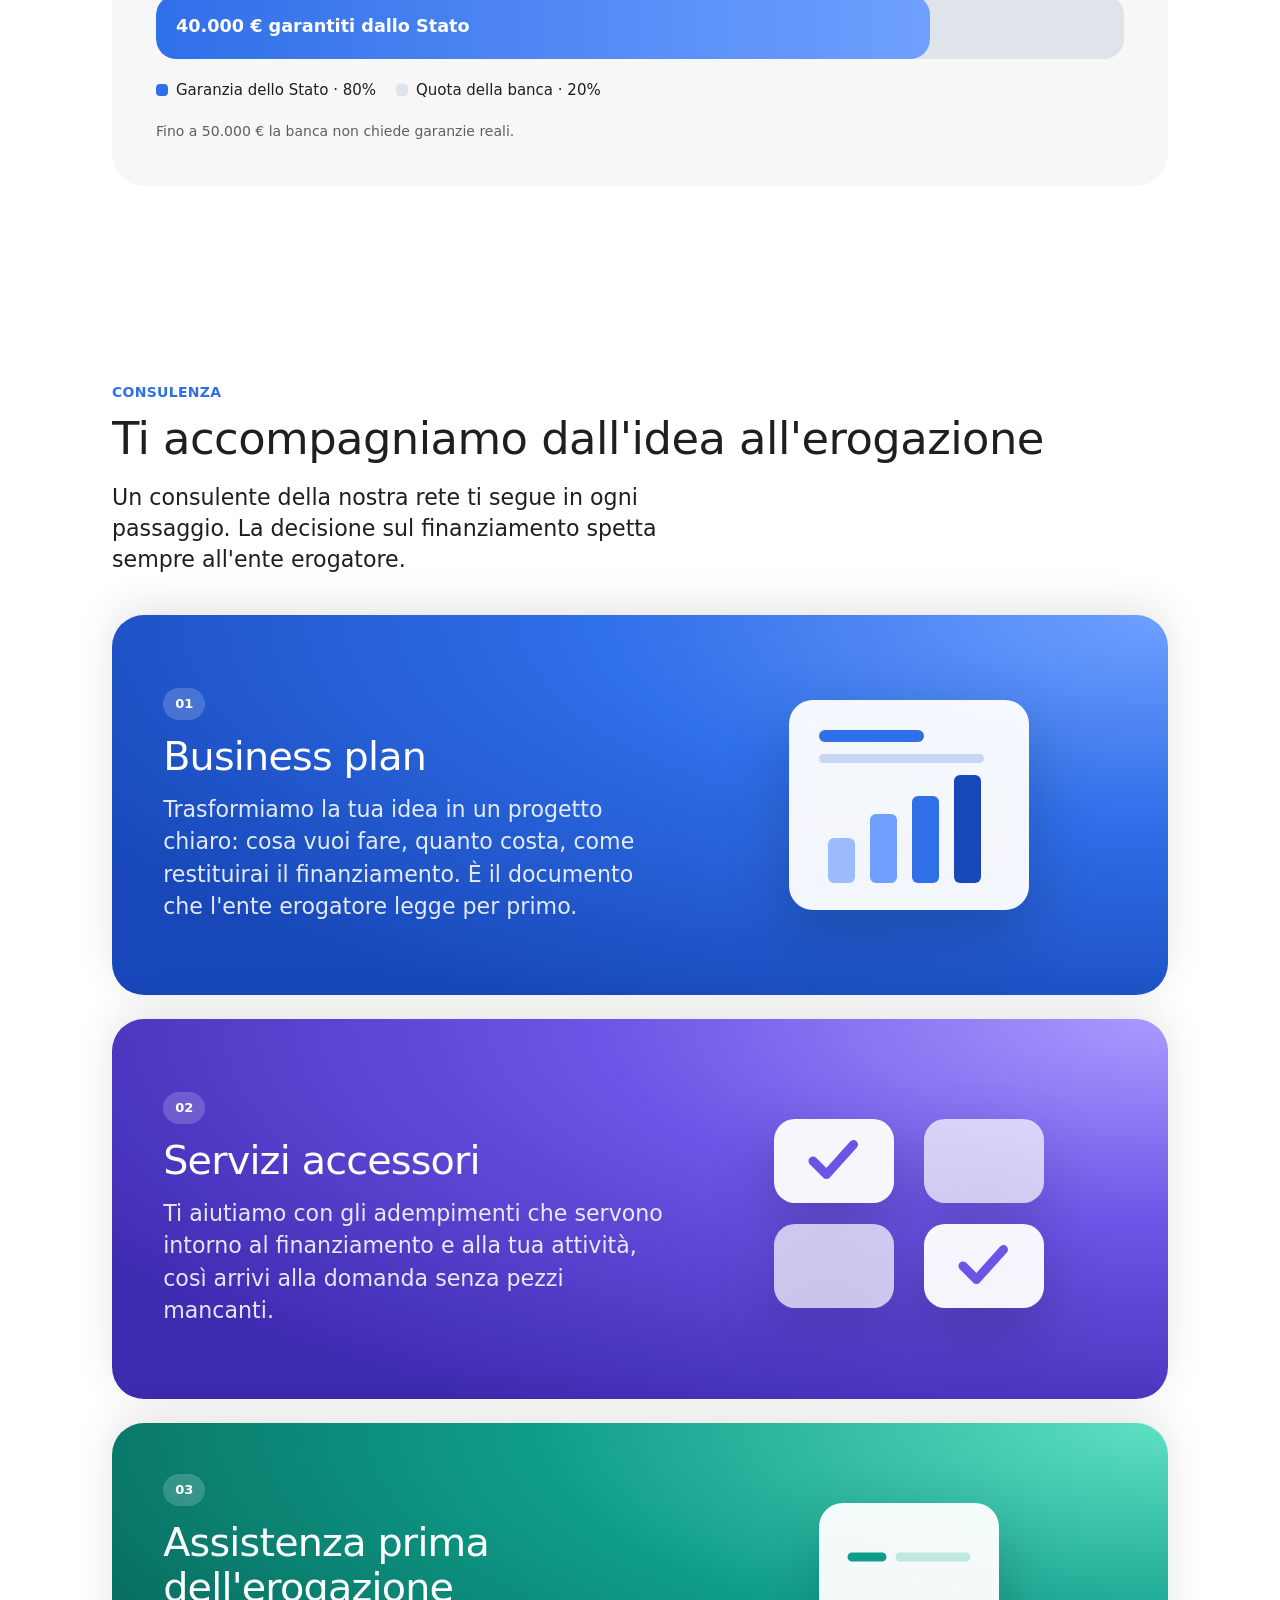
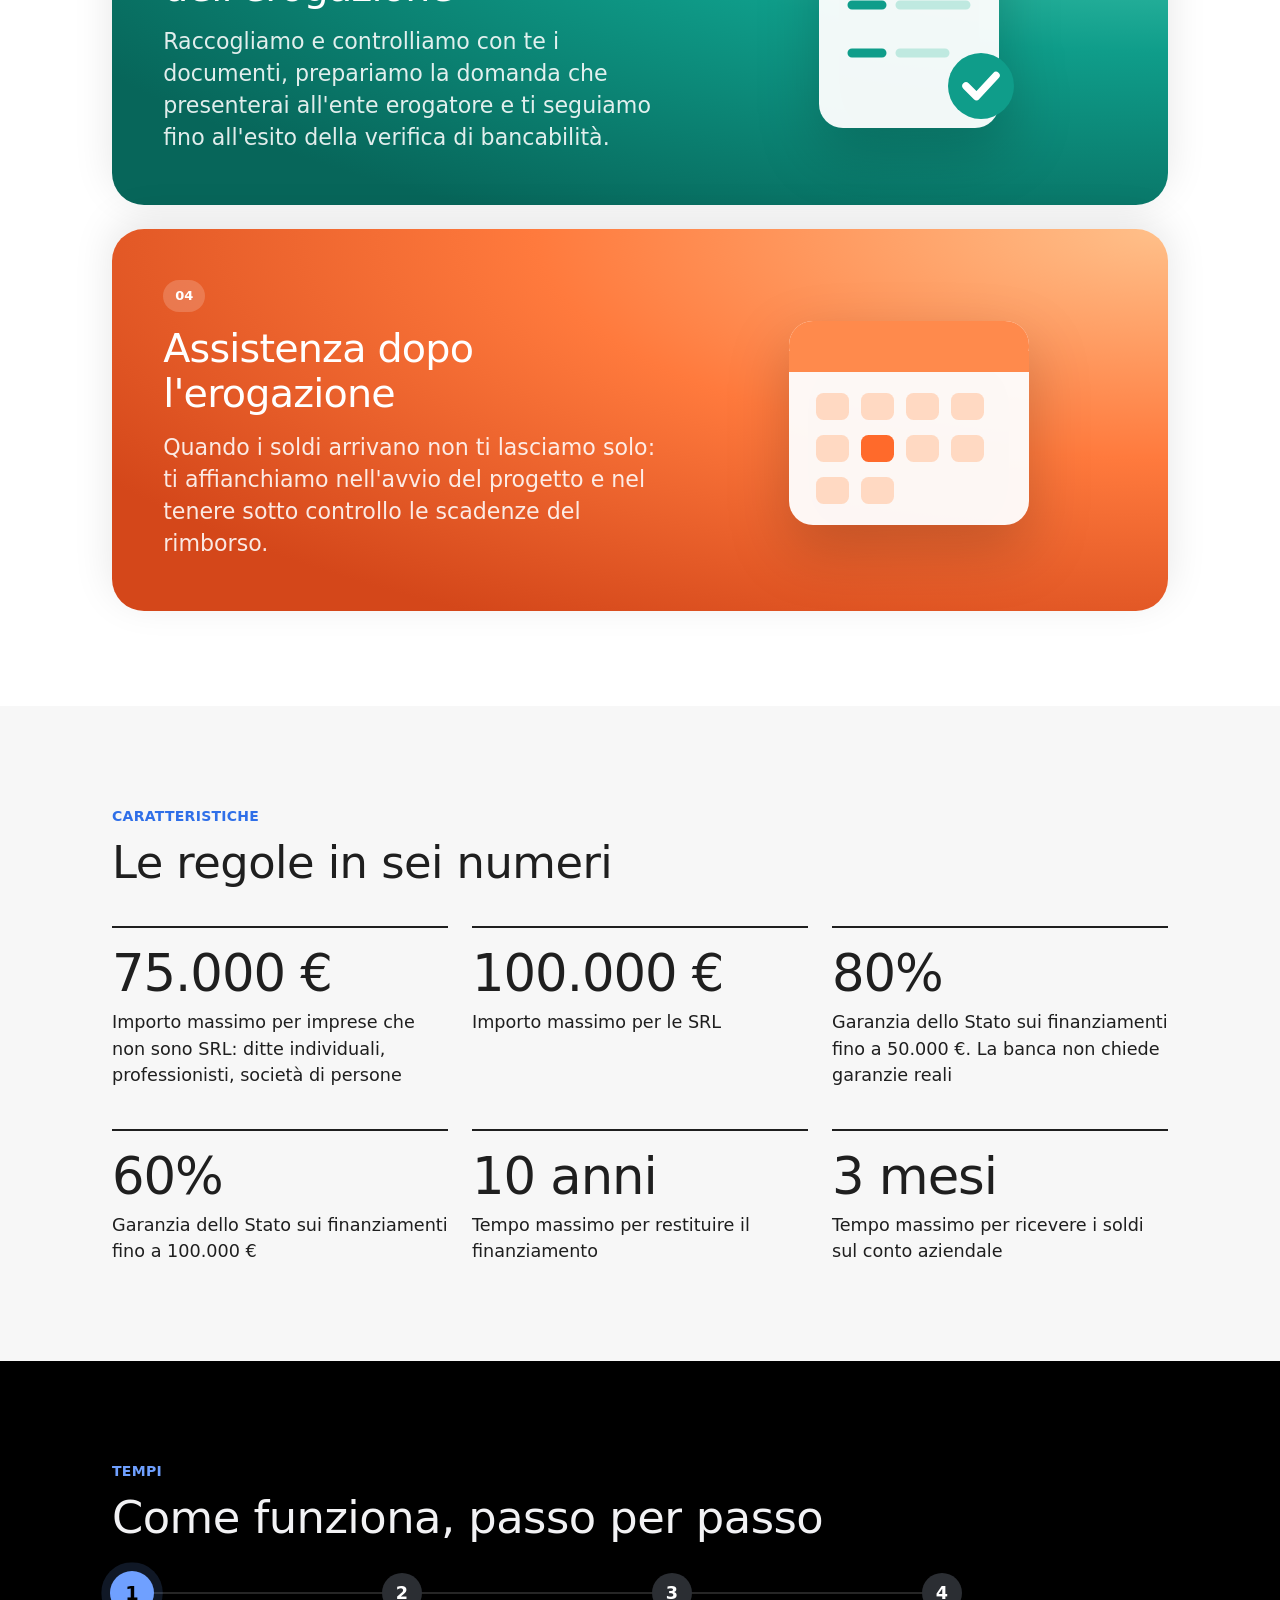
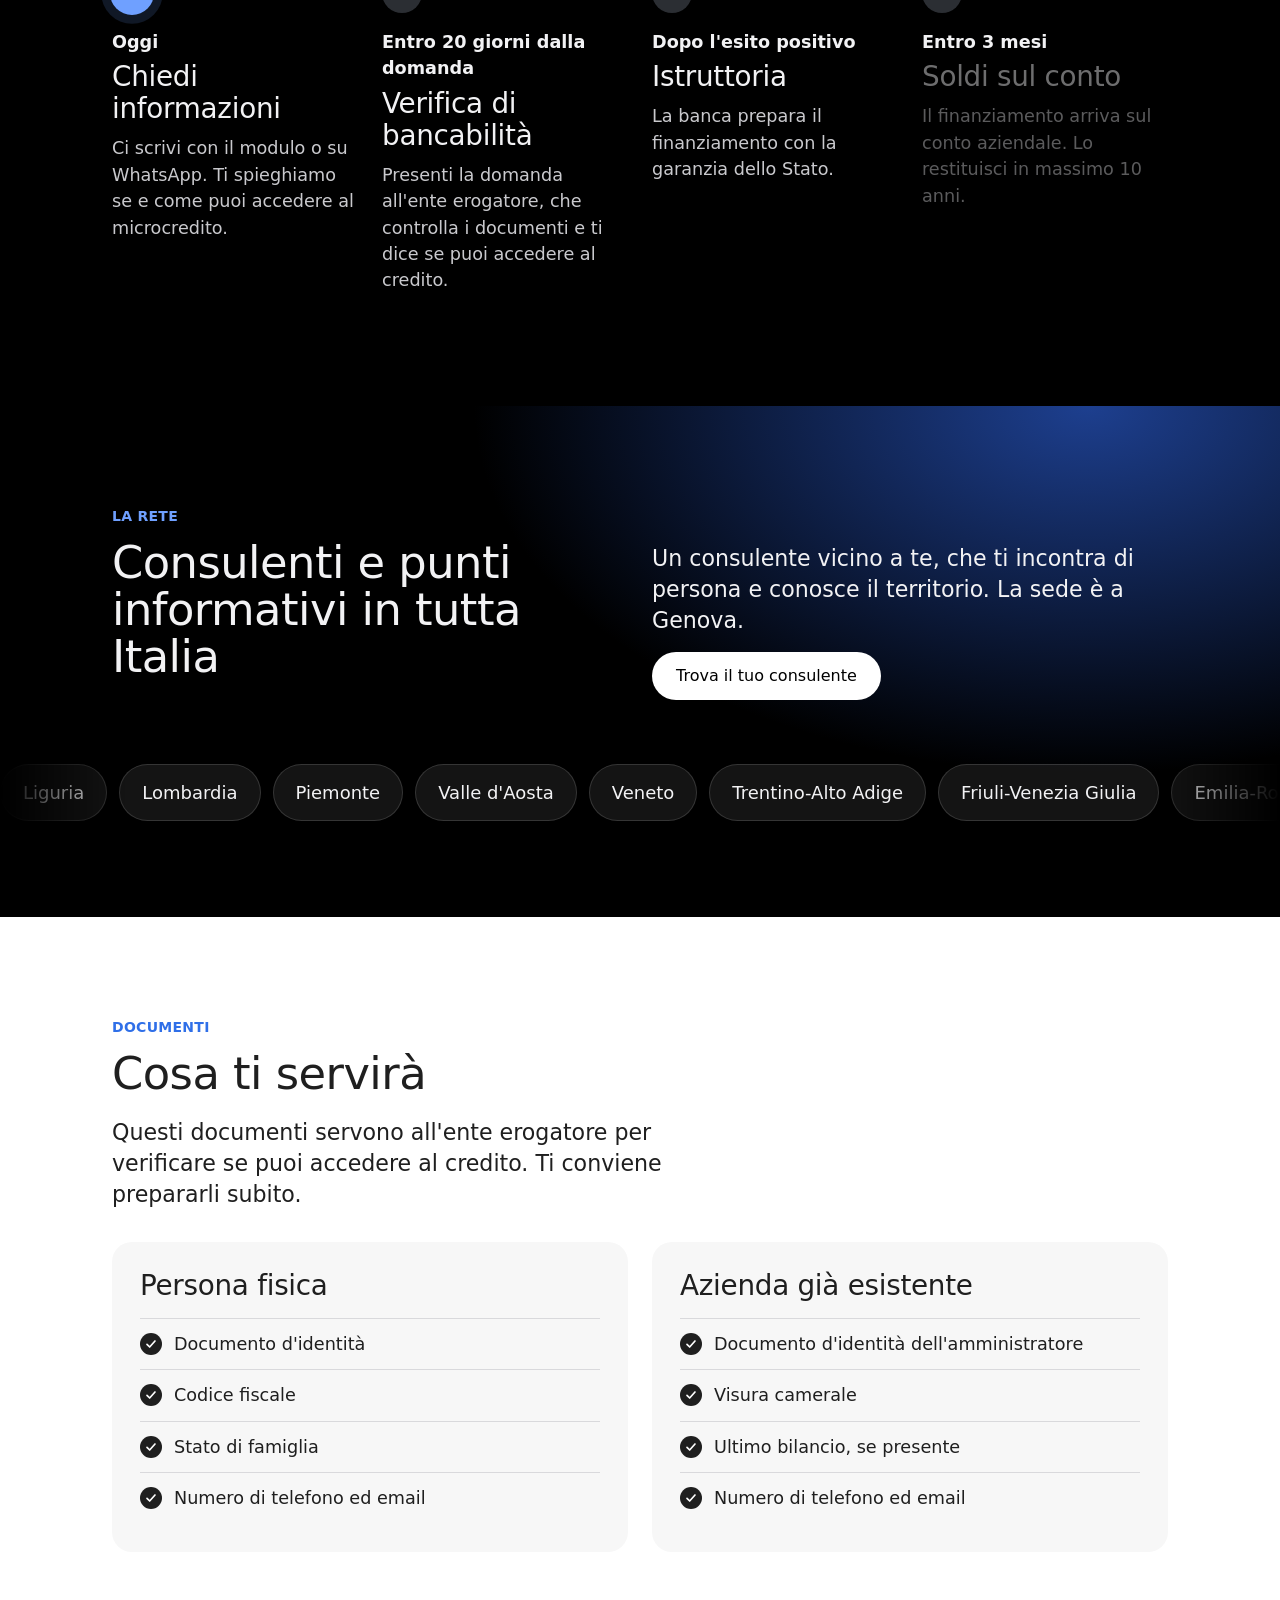
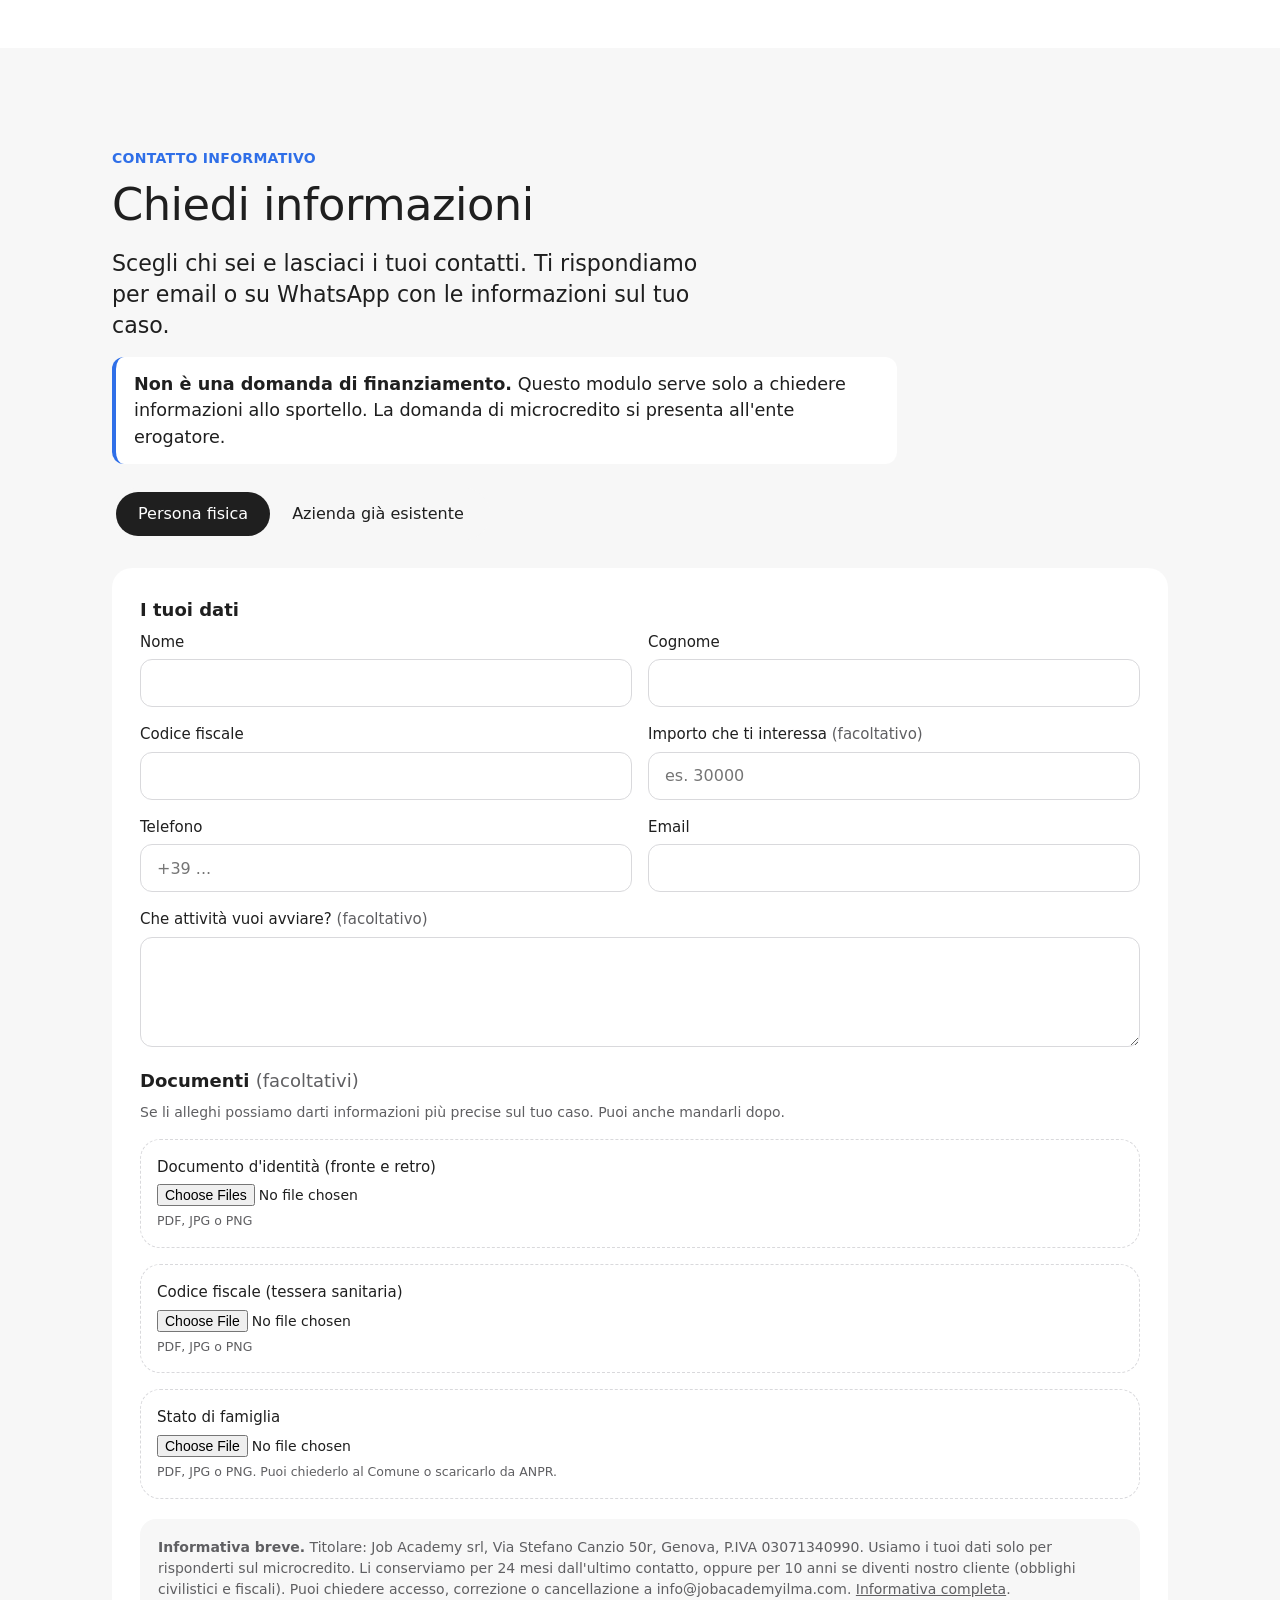
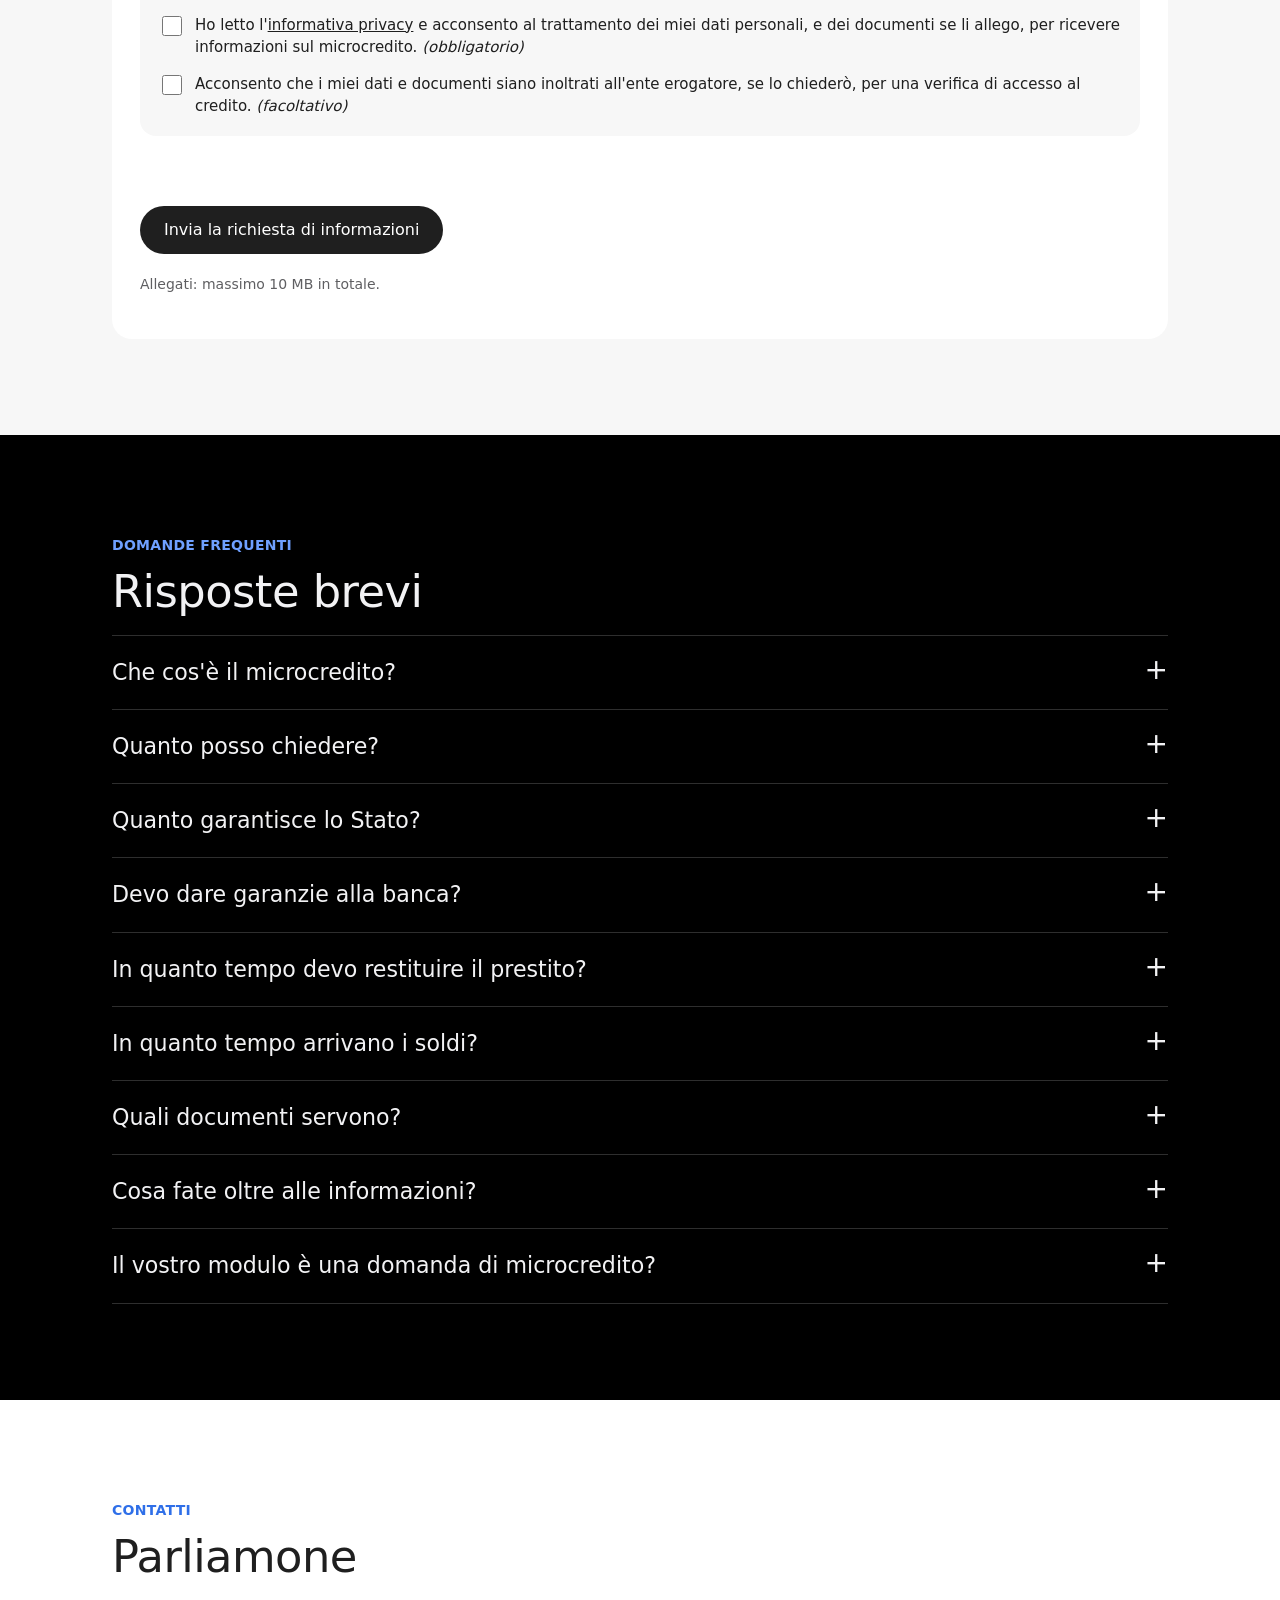
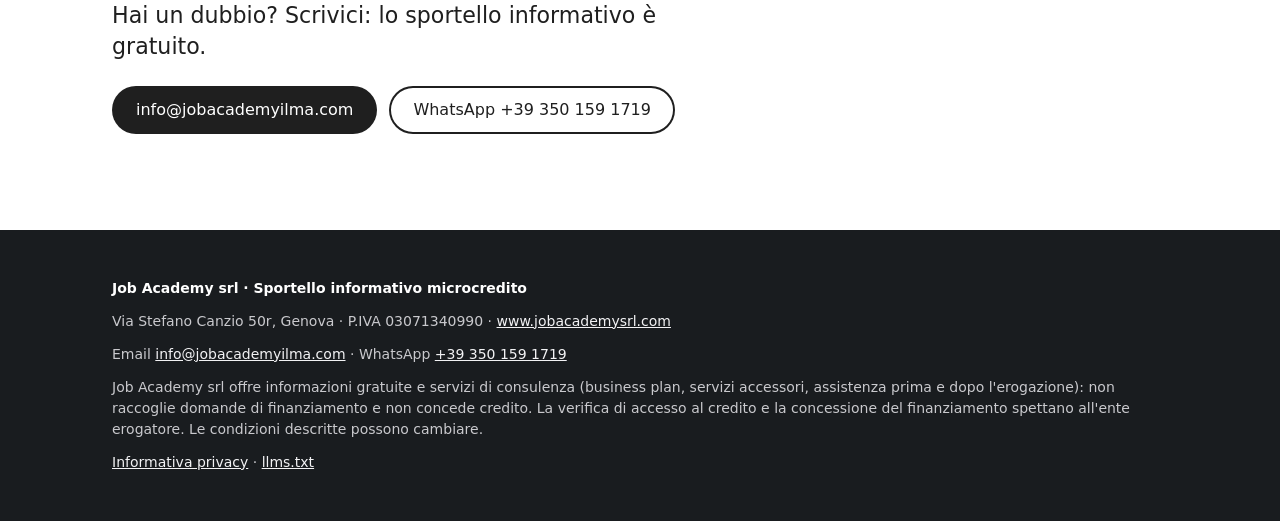
==== commit 8884ae7c: "Sito: visual in stile prodotto e transizioni, sezione consulenza e rete - Hero a due colonne con tel" ====
--- a/docs/index.html
+++ b/docs/index.html
@@ -5,18 +5,18 @@
 <meta name="viewport" content="width=device-width, initial-scale=1">
 <title>Microcredito: sportello informativo | Job Academy srl, Genova</title>
 <meta name="description" content="Sportello informativo sul microcredito: fino a 75.000 € per ditte individuali, professionisti e società di persone, fino a 100.000 € per le SRL. Garanzia dello Stato all'80% fino a 50.000 €, rimborso in 10 anni. Chiedi informazioni gratis.">
-<link rel="canonical" href="https://jobacademysrl.github.io/microcredito/">
+<link rel="canonical" href="https://microcredito.jobacademysrl.com/">
 <meta name="robots" content="index, follow, max-image-preview:large, max-snippet:-1">
 <meta name="theme-color" content="#000000">
 <link rel="icon" href="favicon.svg" type="image/svg+xml">
-<link rel="alternate" type="text/plain" href="https://jobacademysrl.github.io/microcredito/llms.txt" title="Riassunto per modelli linguistici">
+<link rel="alternate" type="text/plain" href="https://microcredito.jobacademysrl.com/llms.txt" title="Riassunto per modelli linguistici">
 <meta property="og:type" content="website">
 <meta property="og:locale" content="it_IT">
 <meta property="og:site_name" content="Job Academy srl · Sportello microcredito">
 <meta property="og:title" content="Microcredito fino a 100.000 € con garanzia dello Stato: sportello informativo">
 <meta property="og:description" content="Fino a 75.000 € (non SRL) o 100.000 € (SRL). Garanzia dello Stato all'80% fino a 50.000 €. Fino a 10 anni per rimborsare. Chiedi informazioni.">
-<meta property="og:url" content="https://jobacademysrl.github.io/microcredito/">
-<meta property="og:image" content="https://jobacademysrl.github.io/microcredito/og.png">
+<meta property="og:url" content="https://microcredito.jobacademysrl.com/">
+<meta property="og:image" content="https://microcredito.jobacademysrl.com/og.png">
 <meta name="twitter:card" content="summary_large_image">
 <link rel="stylesheet" href="styles.css">
 <script type="application/ld+json">
@@ -25,7 +25,7 @@
   "@graph": [
     {
       "@type": "Organization",
-      "@id": "https://jobacademysrl.github.io/microcredito/#org",
+      "@id": "https://microcredito.jobacademysrl.com/#org",
       "name": "Job Academy",
       "legalName": "Job Academy srl",
       "vatID": "IT03071340990",
@@ -33,7 +33,7 @@
       "sameAs": ["https://www.jobacademysrl.com/"],
       "email": "info@jobacademyilma.com",
       "telephone": "+39 350 159 1719",
-      "logo": "https://jobacademysrl.github.io/microcredito/favicon.svg",
+      "logo": "https://microcredito.jobacademysrl.com/favicon.svg",
       "address": { "@type": "PostalAddress", "streetAddress": "Via Stefano Canzio 50r", "addressLocality": "Genova", "addressRegion": "GE", "addressCountry": "IT" },
       "contactPoint": [
         { "@type": "ContactPoint", "contactType": "customer service", "email": "info@jobacademyilma.com", "telephone": "+39 350 159 1719", "availableLanguage": ["it"], "areaServed": "IT" }
@@ -41,18 +41,18 @@
     },
     {
       "@type": "WebSite",
-      "@id": "https://jobacademysrl.github.io/microcredito/#website",
-      "url": "https://jobacademysrl.github.io/microcredito/",
+      "@id": "https://microcredito.jobacademysrl.com/#website",
+      "url": "https://microcredito.jobacademysrl.com/",
       "name": "Job Academy srl · Sportello informativo microcredito",
       "inLanguage": "it-IT",
-      "publisher": { "@id": "https://jobacademysrl.github.io/microcredito/#org" }
+      "publisher": { "@id": "https://microcredito.jobacademysrl.com/#org" }
     },
     {
       "@type": "Service",
-      "@id": "https://jobacademysrl.github.io/microcredito/#sportello",
+      "@id": "https://microcredito.jobacademysrl.com/#sportello",
       "name": "Sportello informativo sul microcredito",
       "serviceType": "Informazioni sul microcredito con garanzia dello Stato",
-      "provider": { "@id": "https://jobacademysrl.github.io/microcredito/#org" },
+      "provider": { "@id": "https://microcredito.jobacademysrl.com/#org" },
       "areaServed": { "@type": "Country", "name": "Italia" },
       "isAccessibleForFree": true,
       "audience": [
@@ -62,8 +62,17 @@
       "description": "Informazioni sul microcredito: fino a 75.000 € per imprese non costituite come SRL e fino a 100.000 € per le SRL; garanzia dello Stato all'80% fino a 50.000 € e al 60% fino a 100.000 €; fino a 10 anni per rimborsare; verifica di bancabilità entro 20 giorni dalla domanda all'ente erogatore; accredito sul conto aziendale entro 3 mesi. Lo sportello informa e orienta: non raccoglie domande di finanziamento."
     },
     {
+      "@type": "Service",
+      "@id": "https://microcredito.jobacademysrl.com/#consulenza",
+      "name": "Consulenza sul microcredito",
+      "serviceType": "Business plan, servizi accessori e assistenza prima e dopo l'erogazione del microcredito",
+      "provider": { "@id": "https://microcredito.jobacademysrl.com/#org" },
+      "areaServed": { "@type": "Country", "name": "Italia" },
+      "description": "Consulenti presenti in tutta Italia preparano il business plan, aiutano con i documenti e la domanda da presentare all'ente erogatore e affiancano il cliente dopo l'erogazione. La decisione sul finanziamento spetta all'ente erogatore."
+    },
+    {
       "@type": "FAQPage",
-      "@id": "https://jobacademysrl.github.io/microcredito/#faq",
+      "@id": "https://microcredito.jobacademysrl.com/#faq",
       "mainEntity": [
         { "@type": "Question", "name": "Che cos'è il microcredito?", "acceptedAnswer": { "@type": "Answer", "text": "È un finanziamento per chi vuole avviare o far crescere un'attività. Lo Stato fa da garante su una parte del prestito, così la banca può concederlo anche a chi non ha garanzie proprie." } },
         { "@type": "Question", "name": "Quanto posso chiedere con il microcredito?", "acceptedAnswer": { "@type": "Answer", "text": "Fino a 75.000 € se l'impresa non è una SRL (per esempio ditta individuale, professionista o società di persone). Fino a 100.000 € se l'impresa è una SRL." } },
@@ -72,6 +81,7 @@
         { "@type": "Question", "name": "In quanto tempo devo restituire il prestito?", "acceptedAnswer": { "@type": "Answer", "text": "Al massimo in 10 anni." } },
         { "@type": "Question", "name": "In quanto tempo arrivano i soldi?", "acceptedAnswer": { "@type": "Answer", "text": "La verifica di bancabilità arriva entro 20 giorni dalla domanda presentata all'ente erogatore. Se è positiva, i soldi arrivano sul conto aziendale entro 3 mesi al massimo." } },
         { "@type": "Question", "name": "Quali documenti servono?", "acceptedAnswer": { "@type": "Answer", "text": "Persona fisica: documento d'identità, codice fiscale e stato di famiglia. Azienda: documento d'identità dell'amministratore, visura camerale e ultimo bilancio se presente. In tutti e due i casi servono numero di telefono ed email." } },
+        { "@type": "Question", "name": "Cosa fate oltre alle informazioni?", "acceptedAnswer": { "@type": "Answer", "text": "Se vuoi, un consulente della nostra rete ti segue con il business plan, i servizi accessori e l'assistenza prima e dopo l'erogazione. Le informazioni restano gratuite; la decisione sul finanziamento spetta all'ente erogatore." } },
         { "@type": "Question", "name": "Questo sito raccoglie domande di microcredito?", "acceptedAnswer": { "@type": "Answer", "text": "No. Job Academy srl è uno sportello informativo: ti spiega come funziona il microcredito e ti orienta. La domanda vera e propria si presenta all'ente erogatore, che fa la verifica di accesso al credito." } }
       ]
     }
@@ -85,7 +95,7 @@
   <div class="wrap">
     <a class="brand" href="#top" aria-label="Job Academy, torna all'inizio"><span class="brand-mark" aria-hidden="true">JA</span>Job Academy<span class="brand-sub"> · Microcredito</span></a>
     <nav class="nav-links" aria-label="Sezioni">
-      <a href="#cosa-e">Cos'è</a><a href="#caratteristiche">Caratteristiche</a><a href="#tempi">Tempi</a><a href="#documenti">Documenti</a><a href="#domande">Domande</a><a href="#contatti">Contatti</a>
+      <a href="#cosa-e">Cos'è</a><a href="#servizi">Consulenza</a><a href="#caratteristiche">Caratteristiche</a><a href="#tempi">Tempi</a><a href="#documenti">Documenti</a><a href="#domande">Domande</a><a href="#contatti">Contatti</a>
     </nav>
     <a class="btn btn-sm" href="#informazioni">Chiedi informazioni</a>
   </div>
@@ -94,9 +104,11 @@
 <main id="top">
   <section class="hero">
     <div class="wrap">
-      <p class="kicker" style="color:#cfe0ff">Sportello informativo sul microcredito</p>
+      <div class="hero-grid">
+      <div class="hero-copy">
+      <p class="kicker" style="color:#cfe0ff">Consulenza sul microcredito</p>
       <h1>Microcredito per la tua attività, fino a 100.000 €</h1>
-      <p class="lead">Lo Stato fa da garante. Fino a 50.000 € la banca non ti chiede garanzie reali. Hai fino a 10 anni per restituire il prestito. Ti spieghiamo come funziona, gratis.</p>
+      <p class="lead">Lo Stato fa da garante. Fino a 50.000 € la banca non ti chiede garanzie reali. Hai fino a 10 anni per restituire il prestito. Le informazioni sono gratis; se vuoi, ti seguiamo dal business plan all'erogazione.</p>
       <div class="hero-ctas">
         <a class="btn btn-light" href="#informazioni">Chiedi informazioni</a>
         <a class="btn btn-glass" href="https://wa.me/393501591719?text=Ciao%2C%20vorrei%20informazioni%20sul%20microcredito" rel="noopener">Scrivici su WhatsApp</a>
@@ -105,6 +117,30 @@
         <div class="glass"><b>75.000 €</b>per ditte individuali, professionisti, società di persone</div>
         <div class="glass"><b>100.000 €</b>per le SRL</div>
         <div class="glass"><b>80%</b>garantito dallo Stato fino a 50.000 €</div>
+      </div>
+      </div>
+      <div class="hero-visual" aria-hidden="true">
+        <div class="device">
+        <div class="phone" data-tilt>
+          <div class="screen">
+            <div class="app-top"><span>La tua pratica</span><span class="live">In corso</span></div>
+            <div class="app-amount"><small>Finanziamento di esempio</small><b>50.000 €</b></div>
+            <div class="app-ring">
+              <svg viewBox="0 0 120 120"><circle cx="60" cy="60" r="52" class="ring-bg"/><circle cx="60" cy="60" r="52" class="ring-fg" pathLength="100"/></svg>
+              <div><b>80%</b><small>garantito<br>dallo Stato</small></div>
+            </div>
+            <ul class="app-list">
+              <li class="ok"><i></i><span>Business plan</span></li>
+              <li class="ok"><i></i><span>Documenti completi</span></li>
+              <li class="wait"><i></i><span>Verifica bancabilità<small>entro 20 giorni</small></span></li>
+              <li><i></i><span>Soldi sul conto<small>entro 3 mesi</small></span></li>
+            </ul>
+          </div>
+        </div>
+        <div class="chip chip-a"><i>✓</i>Nessuna garanzia reale fino a 50.000 €</div>
+        <div class="chip chip-b"><b>10 anni</b>per restituire</div>
+        </div>
+      </div>
       </div>
     </div>
   </section>
@@ -118,7 +154,39 @@
       <div class="reveal">
         <p class="lead">Il microcredito è un finanziamento per chi vuole avviare o far crescere un'attività.</p>
         <p>Lo Stato fa da garante su una parte del prestito. Per questo la banca può dare i soldi anche a chi non ha case, terreni o altri beni da offrire come garanzia.</p>
-        <p class="muted">Job Academy srl è uno <strong>sportello informativo</strong>: ti spieghiamo le regole e ti diciamo quali documenti preparare. La domanda di finanziamento si presenta all'ente erogatore.</p>
+        <p class="muted">Job Academy srl ti spiega le regole gratis e, se vuoi, ti segue con i suoi consulenti: business plan, documenti, assistenza prima e dopo l'erogazione. La domanda di finanziamento la presenti tu all'ente erogatore, che decide.</p>
+      </div>
+      <figure class="guarantee reveal unveil" aria-label="Esempio: su un finanziamento di 50.000 € lo Stato garantisce 40.000 €, cioè l'80%">
+        <div class="g-head"><span>Esempio</span><b>50.000 €</b><small>finanziamento</small></div>
+        <div class="g-bar"><i style="--w:80%"><span>40.000 € garantiti dallo Stato</span></i></div>
+        <div class="g-legend"><span><i class="c1"></i>Garanzia dello Stato · 80%</span><span><i class="c2"></i>Quota della banca · 20%</span></div>
+        <figcaption class="small muted">Fino a 50.000 € la banca non chiede garanzie reali.</figcaption>
+      </figure>
+    </div>
+  </section>
+
+  <section id="servizi">
+    <div class="wrap">
+      <p class="kicker reveal">Consulenza</p>
+      <h2 class="reveal">Ti accompagniamo dall'idea all'erogazione</h2>
+      <p class="lead reveal">Un consulente della nostra rete ti segue in ogni passaggio. La decisione sul finanziamento spetta sempre all'ente erogatore.</p>
+      <div class="stack">
+        <article class="scard c-blue" style="--i:0">
+          <div><span class="tag">01</span><h3>Business plan</h3><p>Trasformiamo la tua idea in un progetto chiaro: cosa vuoi fare, quanto costa, come restituirai il finanziamento. È il documento che l'ente erogatore legge per primo.</p></div>
+          <svg class="art" viewBox="0 0 240 180" aria-hidden="true"><rect x="40" y="20" width="160" height="140" rx="16" fill="#fff" opacity=".95"/><rect x="60" y="40" width="70" height="8" rx="4" fill="#2f6fe8"/><rect x="60" y="56" width="110" height="6" rx="3" fill="#c9d6f5"/><rect x="66" y="112" width="18" height="30" rx="4" fill="#9dbcff" class="bar"/><rect x="94" y="96" width="18" height="46" rx="4" fill="#6fa0ff" class="bar"/><rect x="122" y="84" width="18" height="58" rx="4" fill="#2f6fe8" class="bar"/><rect x="150" y="70" width="18" height="72" rx="4" fill="#1747b8" class="bar"/></svg>
+        </article>
+        <article class="scard c-violet" style="--i:1">
+          <div><span class="tag">02</span><h3>Servizi accessori</h3><p>Ti aiutiamo con gli adempimenti che servono intorno al finanziamento e alla tua attività, così arrivi alla domanda senza pezzi mancanti.</p></div>
+          <svg class="art" viewBox="0 0 240 180" aria-hidden="true"><rect x="30" y="30" width="80" height="56" rx="14" fill="#fff" opacity=".95"/><rect x="130" y="30" width="80" height="56" rx="14" fill="#fff" opacity=".7"/><rect x="30" y="100" width="80" height="56" rx="14" fill="#fff" opacity=".7"/><rect x="130" y="100" width="80" height="56" rx="14" fill="#fff" opacity=".95"/><path d="M56 58l9 9 18-20M156 128l9 9 18-20" fill="none" stroke="#6b55e6" stroke-width="6" stroke-linecap="round" stroke-linejoin="round"/></svg>
+        </article>
+        <article class="scard c-teal" style="--i:2">
+          <div><span class="tag">03</span><h3>Assistenza prima dell'erogazione</h3><p>Raccogliamo e controlliamo con te i documenti, prepariamo la domanda che presenterai all'ente erogatore e ti seguiamo fino all'esito della verifica di bancabilità.</p></div>
+          <svg class="art" viewBox="0 0 240 180" aria-hidden="true"><rect x="60" y="16" width="120" height="150" rx="16" fill="#fff" opacity=".95"/><g fill="none" stroke-width="6" stroke-linecap="round"><path d="M82 52h20M82 84h20M82 116h20" stroke="#0f9d8a"/><path d="M114 52h44M114 84h44M114 116h30" stroke="#bfe9e0"/></g><circle cx="168" cy="138" r="22" fill="#0f9d8a"/><path d="M158 138l7 7 13-14" fill="none" stroke="#fff" stroke-width="5" stroke-linecap="round" stroke-linejoin="round"/></svg>
+        </article>
+        <article class="scard c-orange" style="--i:3">
+          <div><span class="tag">04</span><h3>Assistenza dopo l'erogazione</h3><p>Quando i soldi arrivano non ti lasciamo solo: ti affianchiamo nell'avvio del progetto e nel tenere sotto controllo le scadenze del rimborso.</p></div>
+          <svg class="art" viewBox="0 0 240 180" aria-hidden="true"><rect x="40" y="24" width="160" height="136" rx="16" fill="#fff" opacity=".95"/><rect x="40" y="24" width="160" height="34" rx="16" fill="#ff8a4c"/><rect x="40" y="44" width="160" height="14" fill="#ff8a4c"/><g fill="#ffd9c2"><rect x="58" y="72" width="22" height="18" rx="5"/><rect x="88" y="72" width="22" height="18" rx="5"/><rect x="118" y="72" width="22" height="18" rx="5"/><rect x="148" y="72" width="22" height="18" rx="5"/><rect x="58" y="100" width="22" height="18" rx="5"/><rect x="118" y="100" width="22" height="18" rx="5"/><rect x="148" y="100" width="22" height="18" rx="5"/><rect x="58" y="128" width="22" height="18" rx="5"/><rect x="88" y="128" width="22" height="18" rx="5"/></g><rect x="88" y="100" width="22" height="18" rx="5" fill="#ff6a2b"/></svg>
+        </article>
       </div>
     </div>
   </section>
@@ -149,6 +217,22 @@
         <div class="step reveal"><span class="when">Entro 3 mesi</span><h3>Soldi sul conto</h3><p class="muted">Il finanziamento arriva sul conto aziendale. Lo restituisci in massimo 10 anni.</p></div>
       </div>
     </div>
+  </section>
+
+  <section id="rete" class="dark rete">
+    <div class="wrap grid2">
+      <div class="reveal">
+        <p class="kicker">La rete</p>
+        <h2>Consulenti e punti informativi in tutta Italia</h2>
+      </div>
+      <div class="reveal">
+        <p class="lead">Un consulente vicino a te, che ti incontra di persona e conosce il territorio. La sede è a Genova.</p>
+        <a class="btn btn-light" href="#informazioni">Trova il tuo consulente</a>
+      </div>
+    </div>
+    <div class="marquee" aria-hidden="true"><div class="track">
+      <span>Liguria</span><span>Lombardia</span><span>Piemonte</span><span>Valle d'Aosta</span><span>Veneto</span><span>Trentino-Alto Adige</span><span>Friuli-Venezia Giulia</span><span>Emilia-Romagna</span><span>Toscana</span><span>Umbria</span><span>Marche</span><span>Lazio</span><span>Abruzzo</span><span>Molise</span><span>Campania</span><span>Puglia</span><span>Basilicata</span><span>Calabria</span><span>Sicilia</span><span>Sardegna</span>
+    </div></div>
   </section>
 
   <section id="documenti">
@@ -184,7 +268,7 @@
         <form action="https://formsubmit.co/info@jobacademyilma.com" method="POST" enctype="multipart/form-data" data-form>
           <input type="hidden" name="_subject" value="Richiesta di informazioni microcredito – Persona fisica">
           <input type="hidden" name="_template" value="table">
-          <input type="hidden" name="_next" value="https://jobacademysrl.github.io/microcredito/grazie.html">
+          <input type="hidden" name="_next" value="https://microcredito.jobacademysrl.com/grazie.html">
           <input type="hidden" name="Tipo di contatto" value="Richiesta di informazioni (non è una domanda di finanziamento)">
           <input type="hidden" name="Tipo richiedente" value="Persona fisica">
           <input type="hidden" name="Versione informativa privacy" value="2026-10-25">
@@ -228,7 +312,7 @@
         <form action="https://formsubmit.co/info@jobacademyilma.com" method="POST" enctype="multipart/form-data" data-form>
           <input type="hidden" name="_subject" value="Richiesta di informazioni microcredito – Azienda">
           <input type="hidden" name="_template" value="table">
-          <input type="hidden" name="_next" value="https://jobacademysrl.github.io/microcredito/grazie.html">
+          <input type="hidden" name="_next" value="https://microcredito.jobacademysrl.com/grazie.html">
           <input type="hidden" name="Tipo di contatto" value="Richiesta di informazioni (non è una domanda di finanziamento)">
           <input type="hidden" name="Tipo richiedente" value="Azienda già esistente">
           <input type="hidden" name="Versione informativa privacy" value="2026-10-25">
@@ -285,6 +369,7 @@
       <details><summary>In quanto tempo devo restituire il prestito?</summary><p>Al massimo in 10 anni.</p></details>
       <details><summary>In quanto tempo arrivano i soldi?</summary><p>La verifica di bancabilità arriva entro 20 giorni dalla domanda presentata all'ente erogatore. Se è positiva, i soldi arrivano sul conto aziendale entro 3 mesi al massimo.</p></details>
       <details><summary>Quali documenti servono?</summary><p>Persona fisica: documento d'identità, codice fiscale e stato di famiglia. Azienda: documento d'identità dell'amministratore, visura camerale e ultimo bilancio, se presente. In tutti e due i casi servono numero di telefono ed email.</p></details>
+      <details><summary>Cosa fate oltre alle informazioni?</summary><p>Se vuoi, un consulente della nostra rete ti segue con il business plan, i servizi accessori e l'assistenza prima e dopo l'erogazione. Le informazioni restano gratuite; la decisione sul finanziamento spetta all'ente erogatore.</p></details>
       <details><summary>Il vostro modulo è una domanda di microcredito?</summary><p>No. Job Academy srl è uno sportello informativo: ti spieghiamo come funziona il microcredito e ti orientiamo. La domanda vera e propria si presenta all'ente erogatore, che fa la verifica di accesso al credito.</p></details>
     </div>
   </section>
@@ -307,7 +392,7 @@
     <strong style="color:#fff">Job Academy srl · Sportello informativo microcredito</strong>
     <span>Via Stefano Canzio 50r, Genova · P.IVA 03071340990 · <a href="https://www.jobacademysrl.com/">www.jobacademysrl.com</a></span>
     <span>Email <a href="mailto:info@jobacademyilma.com">info@jobacademyilma.com</a> · WhatsApp <a href="https://wa.me/393501591719" rel="noopener">+39 350 159 1719</a></span>
-    <span>Job Academy srl fornisce solo informazioni: non raccoglie domande di finanziamento e non concede credito. La verifica di accesso al credito e la concessione del finanziamento spettano all'ente erogatore. Le condizioni descritte possono cambiare.</span>
+    <span>Job Academy srl offre informazioni gratuite e servizi di consulenza (business plan, servizi accessori, assistenza prima e dopo l'erogazione): non raccoglie domande di finanziamento e non concede credito. La verifica di accesso al credito e la concessione del finanziamento spettano all'ente erogatore. Le condizioni descritte possono cambiare.</span>
     <span><a href="privacy.html">Informativa privacy</a> · <a href="llms.txt">llms.txt</a></span>
   </div>
 </footer>
--- a/docs/styles.css
+++ b/docs/styles.css
@@ -179,3 +179,145 @@
 .gdpr .check { font-size: 15px; }
 select { appearance: auto; }
 label:not(.check) > select { display: block; margin-top: 6px; }
+
+/* ---------- motion (scroll animations, measured brand easing) ---------- */
+.hero { isolation: isolate; }
+.hero::before { content: ""; position: absolute; inset: -25%; z-index: -1; pointer-events: none;
+  background: radial-gradient(35% 40% at 30% 35%, #6fa0ffb3 0%, transparent 70%), radial-gradient(30% 35% at 70% 70%, #2f6fe8cc 0%, transparent 70%);
+  animation: drift 18s var(--ease) infinite alternate; }
+@keyframes drift { from { transform: translate3d(-4%, -3%, 0) scale(1); } to { transform: translate3d(5%, 4%, 0) scale(1.15); } }
+.hero .wrap { will-change: transform, opacity; }
+.nav { transition: box-shadow var(--duration) var(--ease), background var(--duration) var(--ease); }
+.nav.scrolled { box-shadow: 0 8px 30px #0000000f; }
+/* word-by-word title reveal */
+.w { display: inline-block; overflow: hidden; vertical-align: bottom; padding-bottom: .08em; margin-bottom: -.08em; }
+.w > span { display: inline-block; transform: translateY(105%); transition: transform .9s var(--ease); transition-delay: calc(var(--i) * 55ms); }
+.split.in .w > span { transform: none; }
+/* staggered reveal */
+.js .reveal { transition-delay: var(--d, 0ms); }
+/* number cards */
+.num b { font-variant-numeric: tabular-nums; }
+/* steps progress line */
+.steps { position: relative; }
+.steps-line { position: absolute; left: 20px; right: calc((100% - 3 * var(--gutter)) / 4 - 20px); top: 19px; height: 2px; background: #ffffff26; z-index: 0; border-radius: 2px; }
+.steps-line i { position: absolute; inset: 0; background: var(--color-accent); transform-origin: left; transform: scaleX(var(--p, 0)); border-radius: 2px; }
+.step { z-index: 1; }
+.step::before { transition: background .5s var(--ease), transform .5s var(--ease), box-shadow .5s var(--ease); background: #2b2e33; color: #fff; }
+.step.on::before { background: var(--color-accent); color: #000; transform: scale(1.1); box-shadow: 0 0 0 8px #6fa0ff26; }
+.step h3, .step p { transition: opacity .5s var(--ease); }
+.js .step:not(.on) h3, .js .step:not(.on) p { opacity: .45; }
+@media (max-width: 960px) { .steps-line { display: none; } }
+/* cards */
+.card, .num { transition: transform .45s var(--ease), box-shadow .45s var(--ease); }
+#documenti .card:hover, #caratteristiche .num:hover { transform: translateY(-6px); }
+#documenti .card:hover { box-shadow: 0 18px 40px #0000001a; }
+.doclist li { transition: transform .35s var(--ease); }
+.doclist li:hover { transform: translateX(6px); }
+.tab { transition: background var(--duration) var(--ease), color var(--duration) var(--ease); }
+.panel:not([hidden]) { animation: panelIn .5s var(--ease); }
+@keyframes panelIn { from { opacity: 0; transform: translateY(12px); } to { opacity: 1; transform: none; } }
+.wa-float { transition: transform .35s var(--ease); }
+.wa-float:hover { transform: scale(1.08); }
+@media (prefers-reduced-motion: reduce) {
+  .hero::before, .panel:not([hidden]) { animation: none; }
+  .w > span { transform: none; transition: none; }
+  .card, .num, .doclist li, .step::before { transition: none; }
+  .js .step:not(.on) h3, .js .step:not(.on) p { opacity: 1; }
+  .steps-line i { transform: none; }
+}
+
+/* ---------- visuals: product mockups, service cards, network band ---------- */
+.hero-grid { display: grid; grid-template-columns: 1.15fr .85fr; gap: 48px; align-items: center; }
+@media (max-width: 960px) { .hero-grid { grid-template-columns: 1fr; } }
+.hero-visual { position: relative; display: grid; place-items: center; min-height: 560px; perspective: 1200px; }
+@media (max-width: 960px) { .hero-visual { min-height: 520px; margin-top: 8px; } }
+.phone { width: 292px; height: 584px; border-radius: 46px; padding: 10px; background: linear-gradient(160deg, #2a2d33, #0b0c0e); box-shadow: 0 40px 80px #00000066, inset 0 0 0 1px #ffffff26;
+  transform: rotateY(var(--ry, -8deg)) rotateX(var(--rx, 4deg)); transform-style: preserve-3d; transition: transform .6s var(--ease); animation: phoneIn 1.1s var(--ease) both .2s; }
+@keyframes phoneIn { from { opacity: 0; transform: translateY(60px) rotateY(-18deg) rotateX(10deg) scale(.92); } }
+.screen { height: 100%; border-radius: 36px; background: #f5f6f8; color: #111; padding: 22px 18px; display: flex; flex-direction: column; gap: 16px; overflow: hidden; }
+.app-top { display: flex; justify-content: space-between; align-items: center; font-weight: 600; font-size: 15px; }
+.live { font-size: 12px; font-weight: 600; color: #0f7a3e; background: #dff5e7; padding: 4px 10px; border-radius: 99px; }
+.app-amount { background: #fff; border-radius: 18px; padding: 14px 16px; }
+.app-amount small { display: block; color: #6b6f76; font-size: 12px; }
+.app-amount b { font-size: 32px; font-weight: 600; letter-spacing: -.02em; }
+.app-ring { background: #fff; border-radius: 18px; padding: 14px 16px; display: flex; align-items: center; gap: 14px; }
+.app-ring svg { width: 84px; height: 84px; transform: rotate(-90deg); }
+.app-ring circle { fill: none; stroke-width: 12; }
+.ring-bg { stroke: #e6ebf5; }
+.ring-fg { stroke: #2f6fe8; stroke-linecap: round; stroke-dasharray: 100; stroke-dashoffset: 100; animation: ring 1.6s var(--ease) forwards .9s; }
+@keyframes ring { to { stroke-dashoffset: 20; } }
+.app-ring b { display: block; font-size: 26px; font-weight: 600; }
+.app-ring small { color: #6b6f76; font-size: 12px; line-height: 1.25; }
+.app-list { list-style: none; margin: 0; padding: 4px 16px; background: #fff; border-radius: 18px; }
+.app-list li { display: flex; gap: 12px; align-items: center; padding: 10px 0; font-size: 14px; font-weight: 500; border-top: 1px solid #eef0f3; opacity: 0; transform: translateX(16px); animation: liIn .6s var(--ease) forwards; }
+.app-list li:first-child { border-top: 0; }
+.app-list li:nth-child(1) { animation-delay: 1.1s; } .app-list li:nth-child(2) { animation-delay: 1.3s; } .app-list li:nth-child(3) { animation-delay: 1.5s; } .app-list li:nth-child(4) { animation-delay: 1.7s; }
+@keyframes liIn { to { opacity: 1; transform: none; } }
+.app-list small { display: block; font-weight: 400; color: #6b6f76; font-size: 12px; }
+.app-list i { flex: none; width: 22px; height: 22px; border-radius: 50%; border: 2px solid #d3d7de; }
+.app-list .ok i { border: 0; background: #2f6fe8 url("data:image/svg+xml,%3Csvg xmlns='http://www.w3.org/2000/svg' viewBox='0 0 24 24'%3E%3Cpath d='M6 12.5l4 4 8-9' fill='none' stroke='white' stroke-width='2.8' stroke-linecap='round' stroke-linejoin='round'/%3E%3C/svg%3E") center/15px no-repeat; }
+.app-list .wait i { border-color: #2f6fe8; border-top-color: transparent; animation: spin 1.2s linear infinite; }
+@keyframes spin { to { transform: rotate(360deg); } }
+.device { position: relative; }
+.chip { position: absolute; z-index: 2; display: flex; align-items: center; gap: 10px; padding: 12px 16px; border-radius: 16px; font-size: 14px; font-weight: 500; color: #fff; width: max-content; max-width: 210px;
+  background: #0e1626d9; backdrop-filter: blur(18px); -webkit-backdrop-filter: blur(18px); border: 1px solid #ffffff2e; box-shadow: 0 20px 40px #00000059; animation: float 6s ease-in-out infinite; }
+.chip i { flex: none; width: 26px; height: 26px; border-radius: 50%; background: #6fa0ff; color: #fff; display: grid; place-items: center; font-style: normal; font-weight: 700; }
+.chip b { font-size: 22px; font-weight: 600; margin-right: 2px; white-space: nowrap; }
+.chip-a { right: calc(100% - 26px); top: 150px; }
+.chip-b { left: calc(100% - 26px); bottom: 150px; animation-delay: -3s; }
+@media (max-width: 1200px) { .chip-a { right: auto; left: -40px; top: -18px; } .chip-b { left: auto; right: -40px; bottom: -14px; } }
+@keyframes float { 0%, 100% { transform: translateY(0); } 50% { transform: translateY(-14px); } }
+@media (max-width: 600px) { .phone { width: 252px; height: 504px; } .chip-a { left: -28px; } .chip-b { right: -28px; } .chip { max-width: 190px; font-size: 13px; padding: 10px 12px; } }
+
+/* guarantee bar (cos'è) */
+#cosa-e .grid2 { align-items: start; }
+.guarantee { grid-column: 1 / -1; margin: 24px 0 0; background: var(--color-surface); border-radius: 28px; padding: clamp(24px, 4vw, 44px); display: grid; gap: 20px; }
+.g-head { display: flex; align-items: baseline; gap: 10px; flex-wrap: wrap; }
+.g-head span { font-size: 13px; font-weight: 600; text-transform: uppercase; letter-spacing: .04em; color: var(--color-accent-strong); margin-right: 8px; }
+.g-head b { font-size: clamp(36px, 1.6rem + 2vw, 56px); font-weight: 500; letter-spacing: -.02em; }
+.g-bar { height: 64px; border-radius: 20px; background: #dfe3ea; overflow: hidden; }
+.g-bar i { display: flex; align-items: center; height: 100%; width: var(--w); padding: 0 20px; border-radius: 20px; background: linear-gradient(90deg, #2f6fe8, #6fa0ff); color: #fff; font-style: normal; font-weight: 600; white-space: nowrap;
+  transform-origin: left; transform: scaleX(0); transition: transform 1.4s var(--ease) .2s; }
+.g-bar i span { opacity: 0; transition: opacity .6s var(--ease) 1.2s; }
+.guarantee.in .g-bar i { transform: none; } .guarantee.in .g-bar i span { opacity: 1; }
+.g-legend { display: flex; flex-wrap: wrap; gap: 20px; font-size: 15px; }
+.g-legend span { display: flex; align-items: center; gap: 8px; }
+.g-legend i { width: 12px; height: 12px; border-radius: 4px; } .g-legend .c1 { background: #2f6fe8; } .g-legend .c2 { background: #dfe3ea; }
+@media (max-width: 600px) { .g-bar i { padding: 0 12px; font-size: 13px; } }
+
+/* service cards: sticky stack */
+.stack { display: grid; gap: 24px; margin-top: 40px; }
+.scard { position: sticky; top: calc(var(--nav-height) + 24px + var(--i) * 18px); display: grid; grid-template-columns: 1.1fr .9fr; gap: 32px; align-items: center; min-height: 380px;
+  padding: clamp(28px, 4vw, 56px); border-radius: 32px; color: #fff; box-shadow: 0 -10px 40px #0000001a; transform-origin: top center; will-change: transform; }
+.scard h3 { font-size: clamp(28px, 1.2rem + 1.6vw, 44px); letter-spacing: -.02em; margin: 14px 0 14px; }
+.scard p { font-size: var(--type-lead-size); line-height: 1.45; max-width: 36ch; color: #ffffffe0; margin: 0; }
+.tag { display: inline-block; font-size: 13px; font-weight: 600; padding: 6px 12px; border-radius: 99px; background: #ffffff2e; }
+.scard .art { width: 100%; max-width: 360px; justify-self: center; filter: drop-shadow(0 24px 30px #00000033); }
+.c-blue { background: radial-gradient(120% 120% at 100% 0%, #6fa0ff 0%, #2f6fe8 45%, #1747b8 100%); }
+.c-violet { background: radial-gradient(120% 120% at 100% 0%, #a99bff 0%, #6b55e6 45%, #3d2bb0 100%); }
+.c-teal { background: radial-gradient(120% 120% at 100% 0%, #5fe0c4 0%, #0f9d8a 50%, #07665a 100%); }
+.c-orange { background: radial-gradient(120% 120% at 100% 0%, #ffc08a 0%, #ff7a3d 50%, #d4471a 100%); }
+.scard .bar { transform-box: fill-box; transform-origin: bottom; transform: scaleY(.2); transition: transform 1s var(--ease); }
+.scard.in .bar { transform: none; } .scard.in .bar:nth-of-type(2) { transition-delay: .1s; } .scard.in .bar:nth-of-type(3) { transition-delay: .2s; } .scard.in .bar:nth-of-type(4) { transition-delay: .3s; }
+@media (max-width: 760px) { .scard { position: relative; top: 0; grid-template-columns: 1fr; min-height: 0; } .scard .art { max-width: 240px; order: -1; justify-self: start; } }
+
+/* network band */
+.rete { overflow: hidden; background: radial-gradient(80% 120% at 85% 0%, #1d3f8f 0%, transparent 60%), #000; }
+.rete .grid2 { align-items: end; }
+.marquee { margin-top: 64px; overflow: hidden; mask-image: linear-gradient(90deg, transparent, #000 10%, #000 90%, transparent); -webkit-mask-image: linear-gradient(90deg, transparent, #000 10%, #000 90%, transparent); }
+.track { display: flex; gap: 12px; width: max-content; animation: marquee 60s linear infinite; }
+.track span { padding: 14px 22px; border-radius: 99px; background: #ffffff14; border: 1px solid #ffffff24; font-size: 18px; white-space: nowrap; }
+@keyframes marquee { to { transform: translateX(-50%); } }
+
+/* image reveal on scroll (clip + scale) */
+.js .unveil { clip-path: inset(12% 8% 12% 8% round 32px); transform: scale(.94); transition: clip-path 1.1s var(--ease), transform 1.1s var(--ease); }
+.js .unveil.in { clip-path: inset(0 0 0 0 round 32px); transform: none; }
+
+@media (prefers-reduced-motion: reduce) {
+  .phone, .chip, .app-list li, .ring-fg, .track, .app-list .wait i { animation: none; }
+  .app-list li { opacity: 1; transform: none; } .ring-fg { stroke-dashoffset: 20; }
+  .phone { transform: none; }
+  .scard { position: static; }
+  .g-bar i, .g-bar i span, .scard .bar { transition: none; transform: none; opacity: 1; }
+  .js .unveil { clip-path: none; transform: none; }
+}
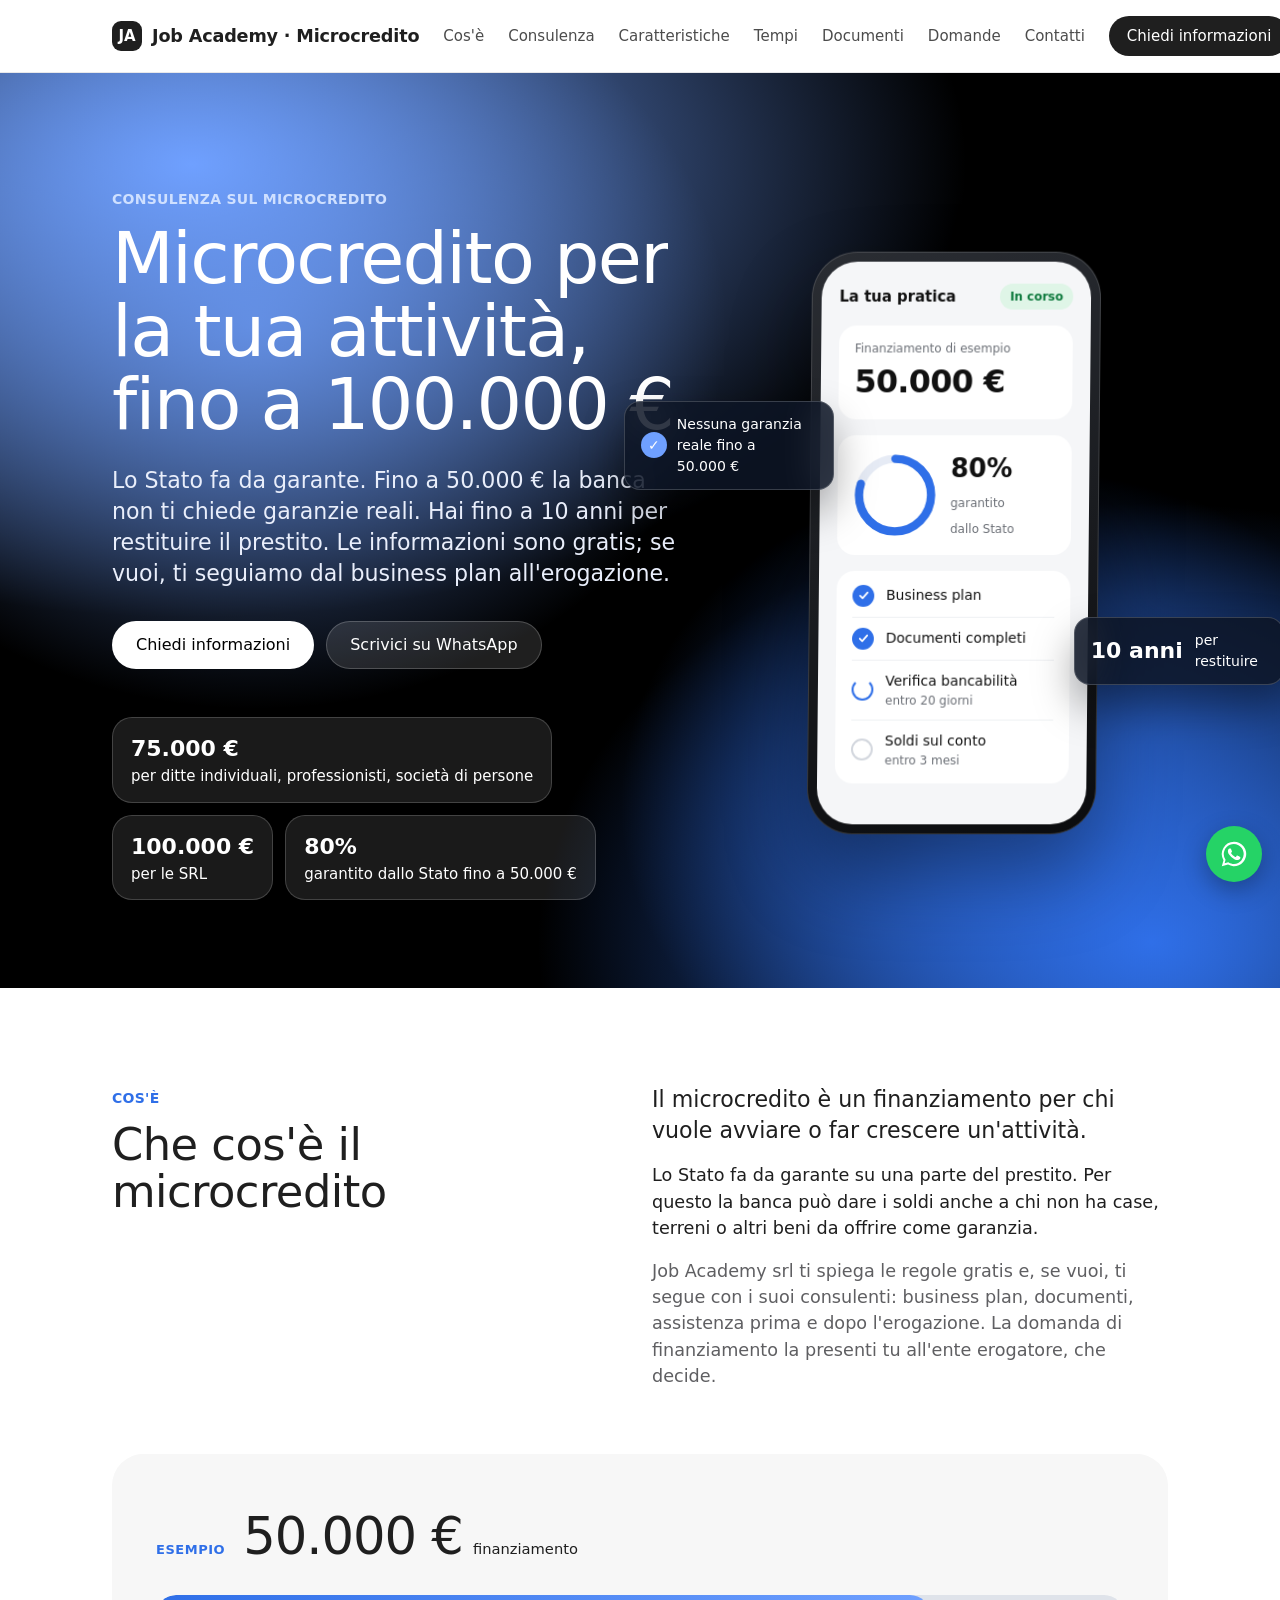
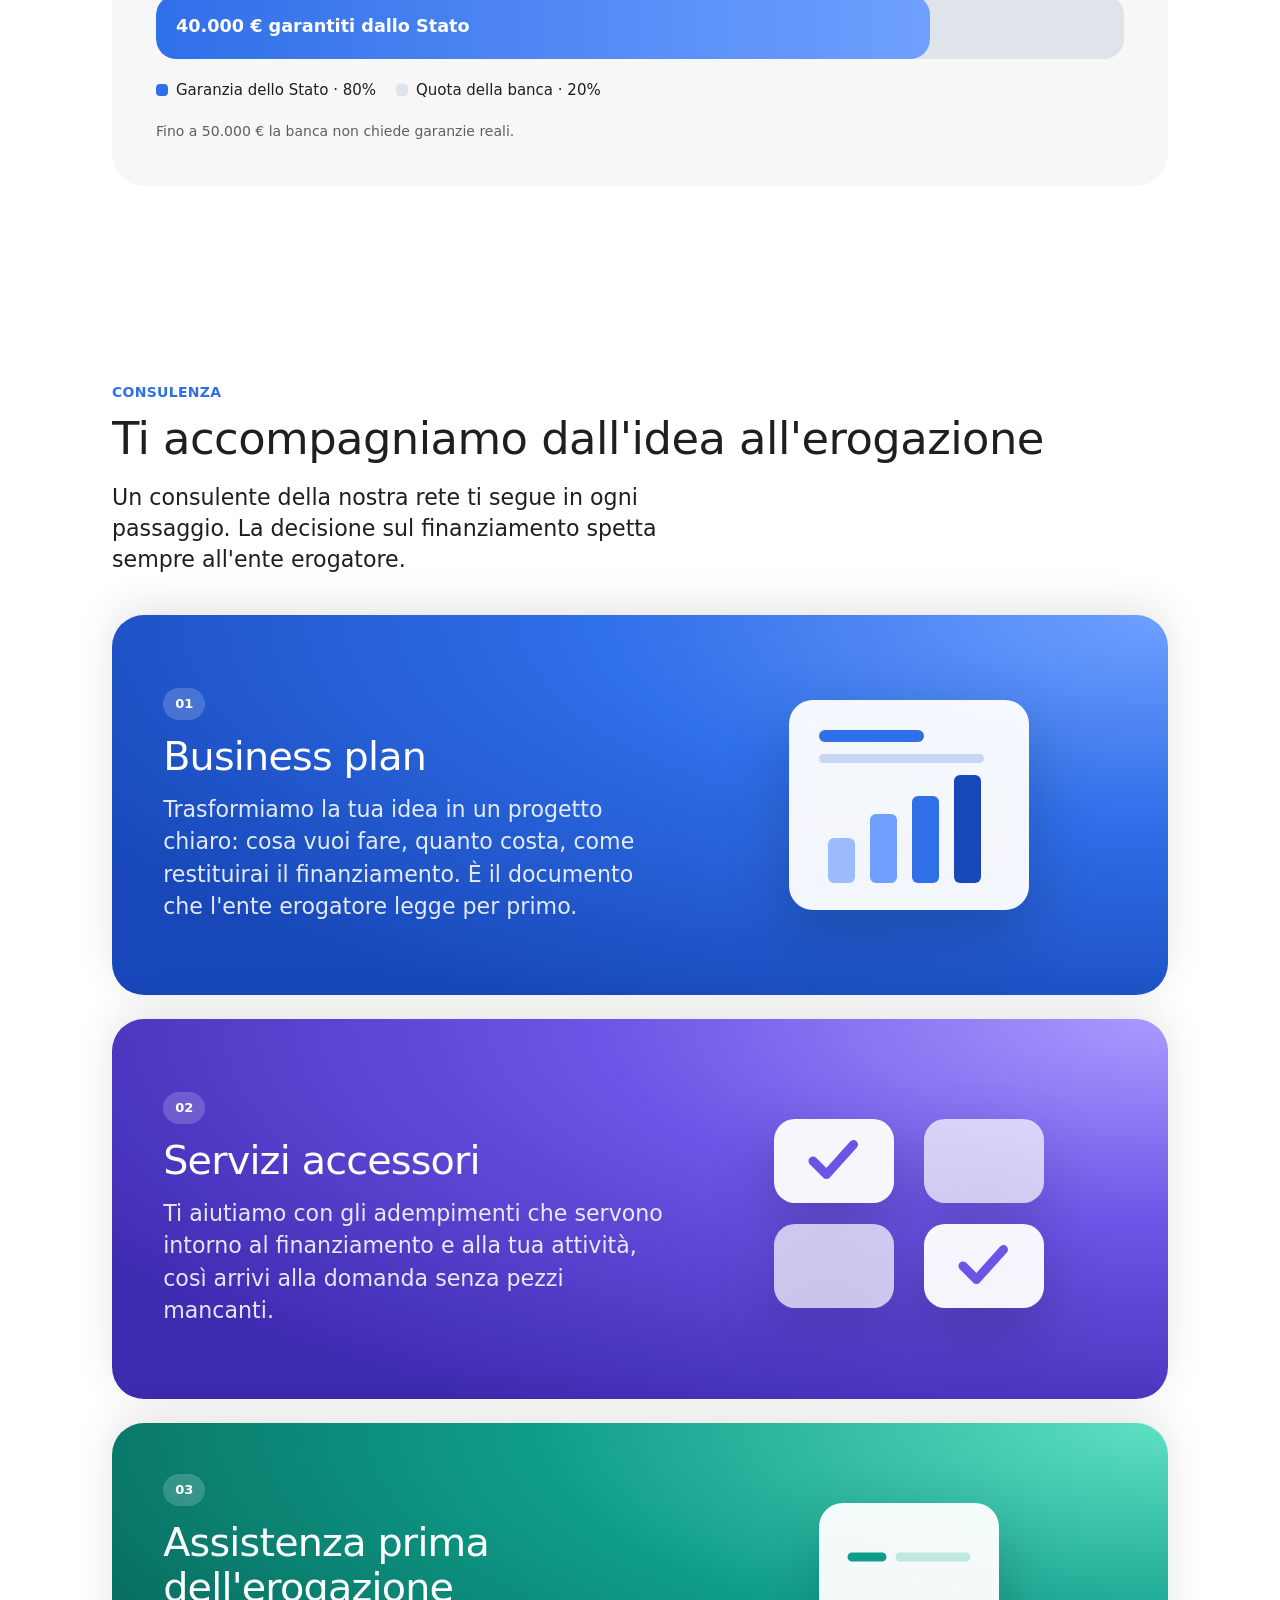
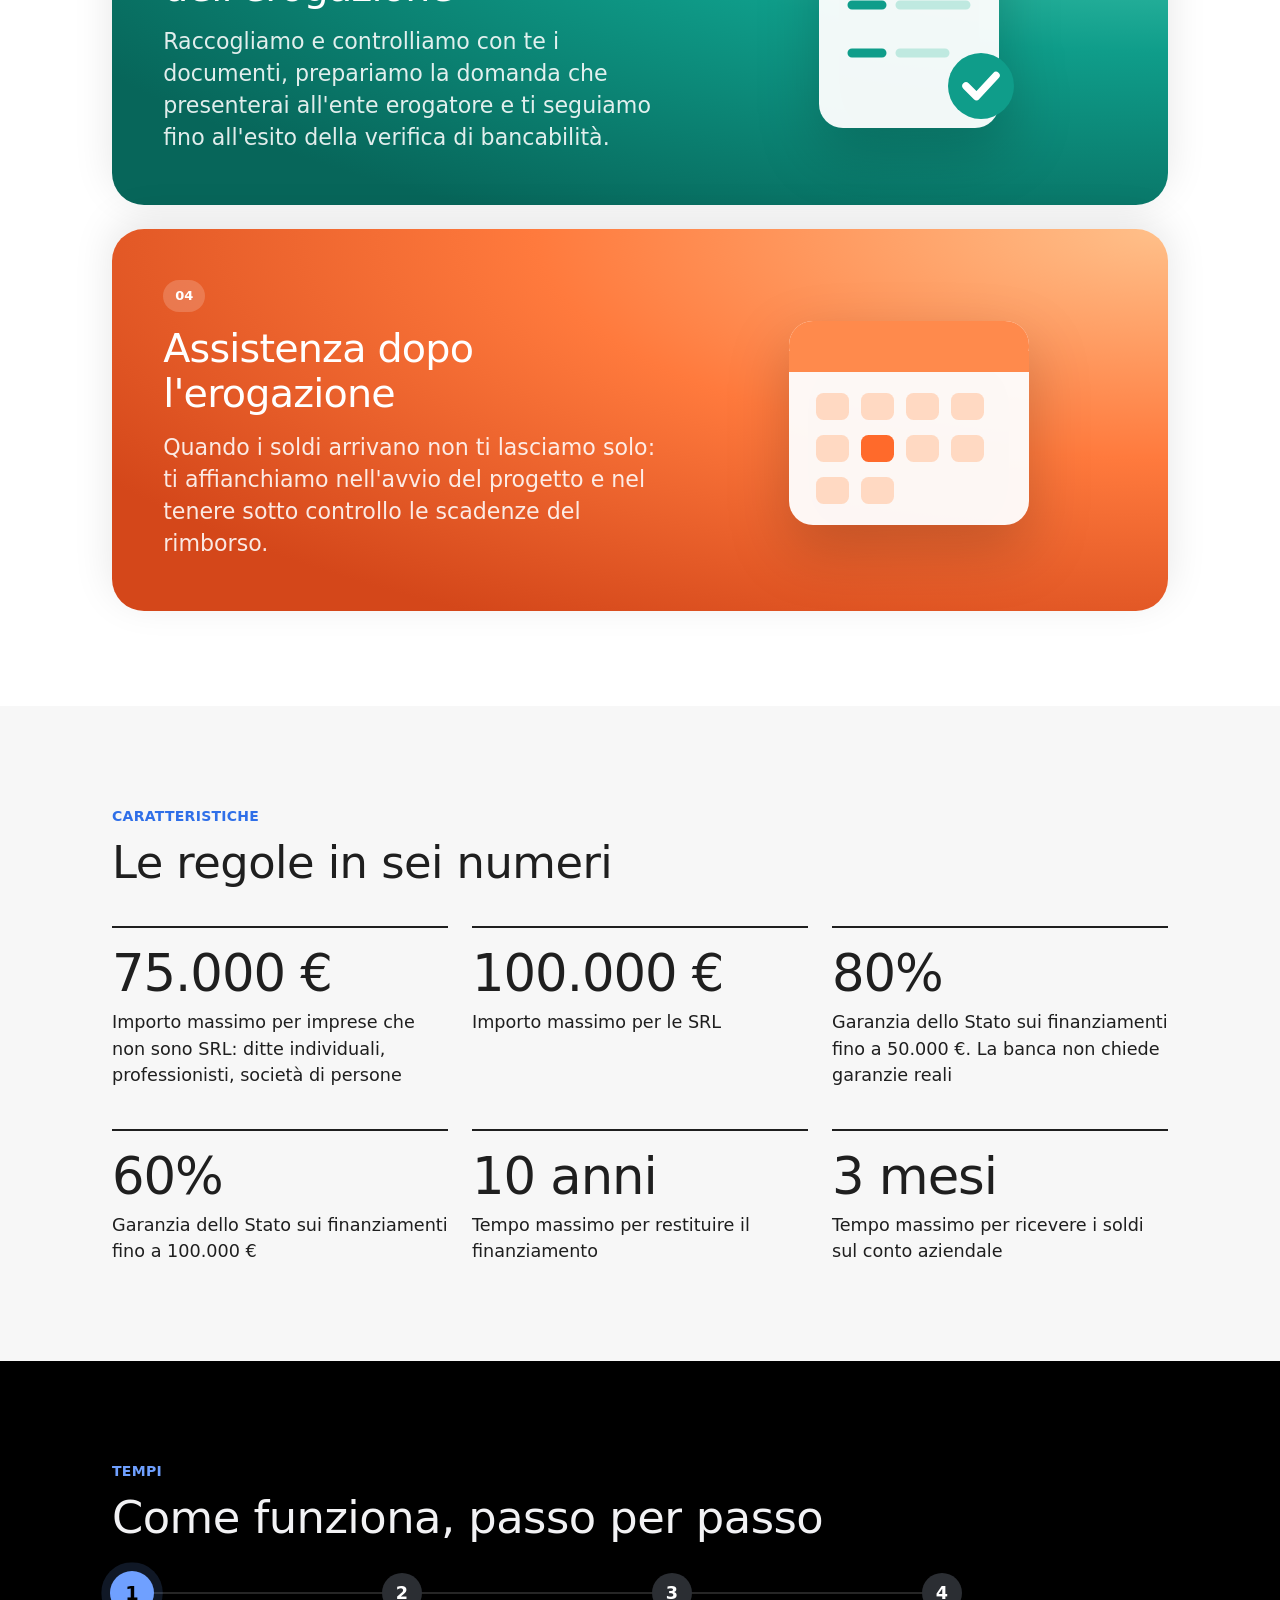
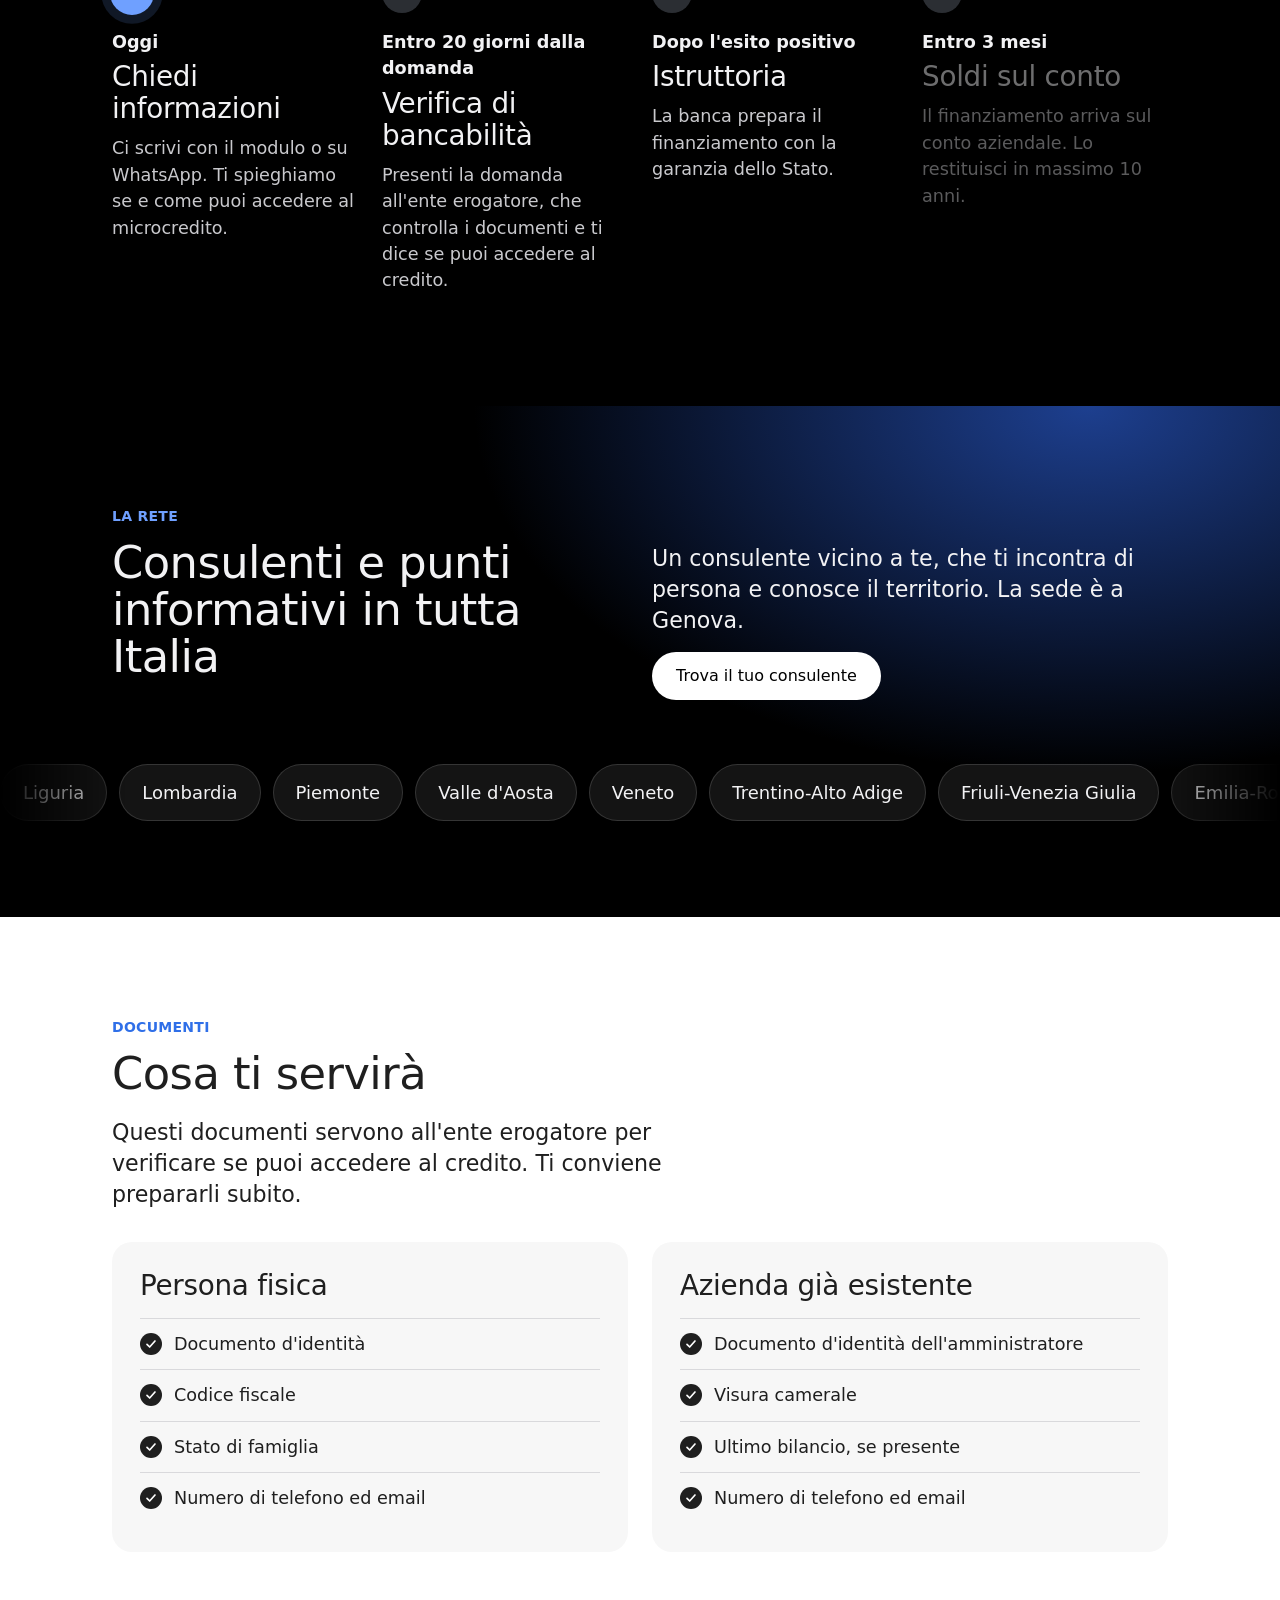
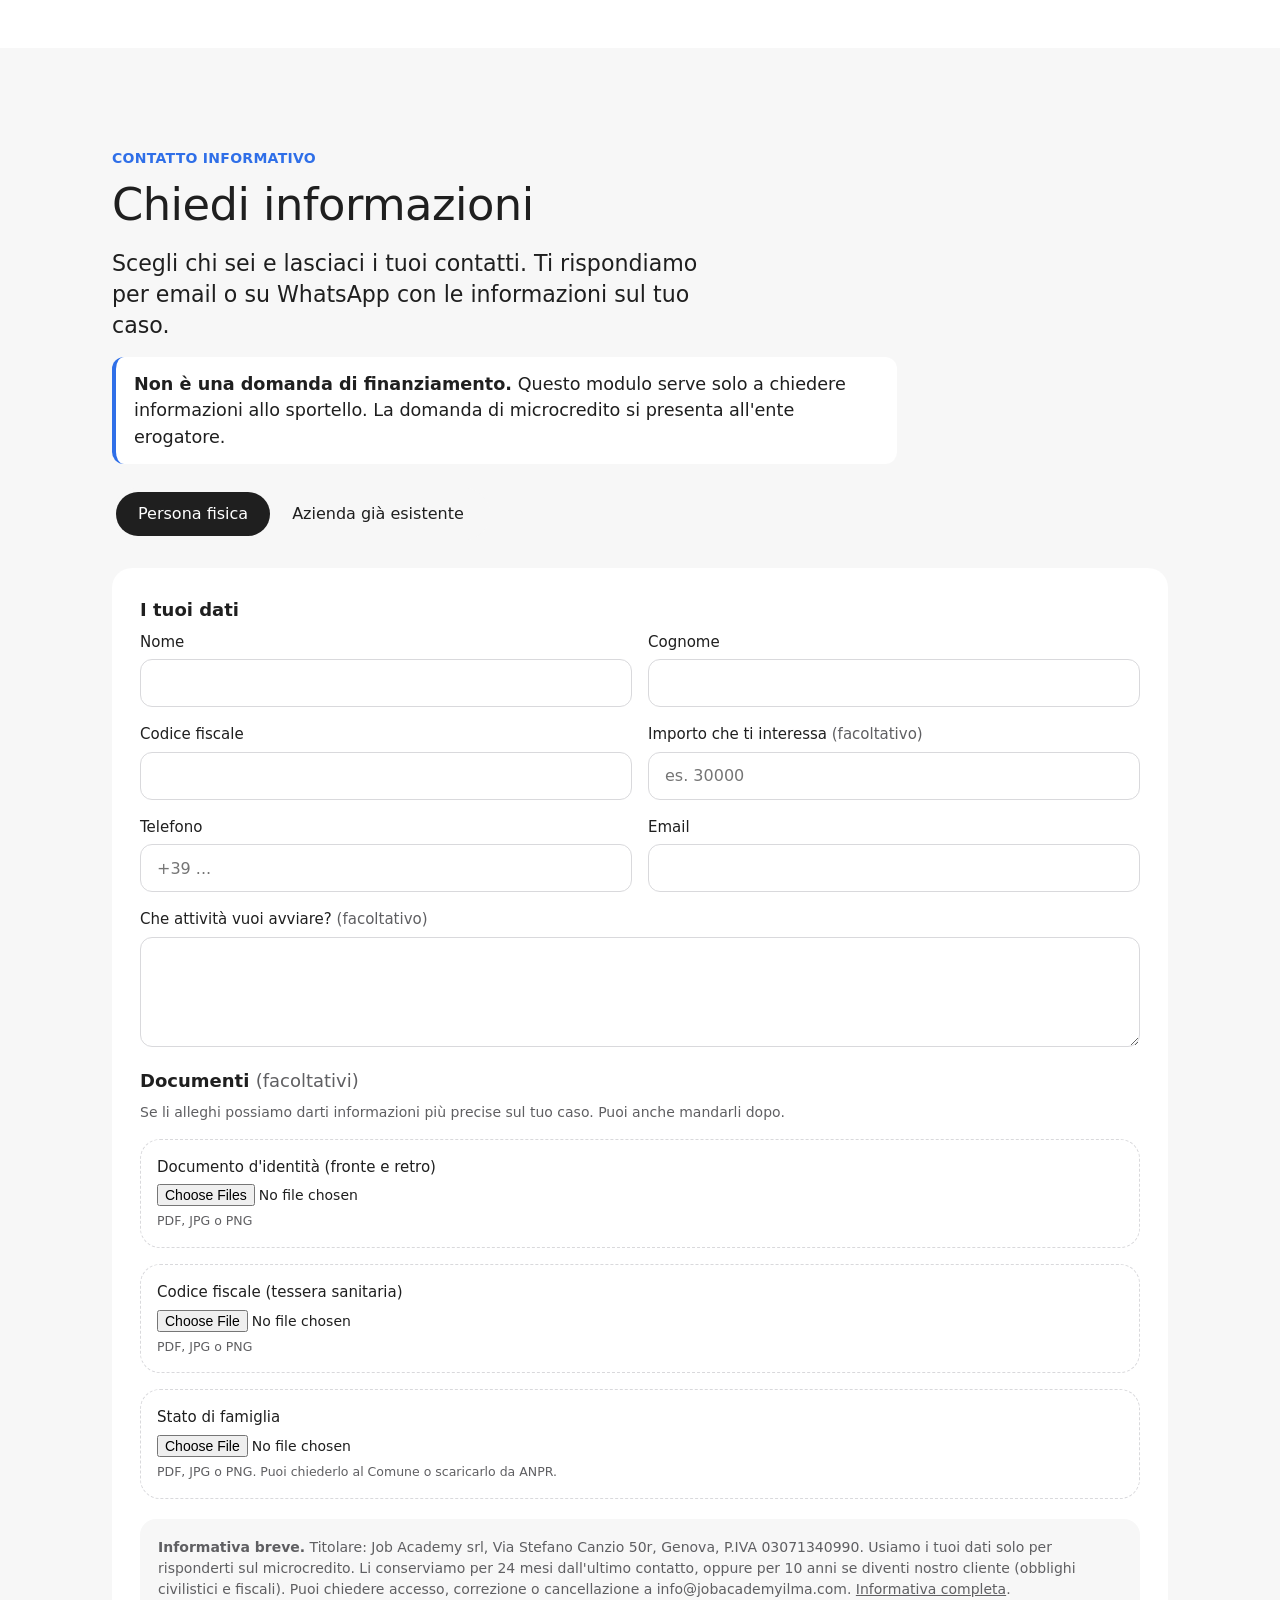
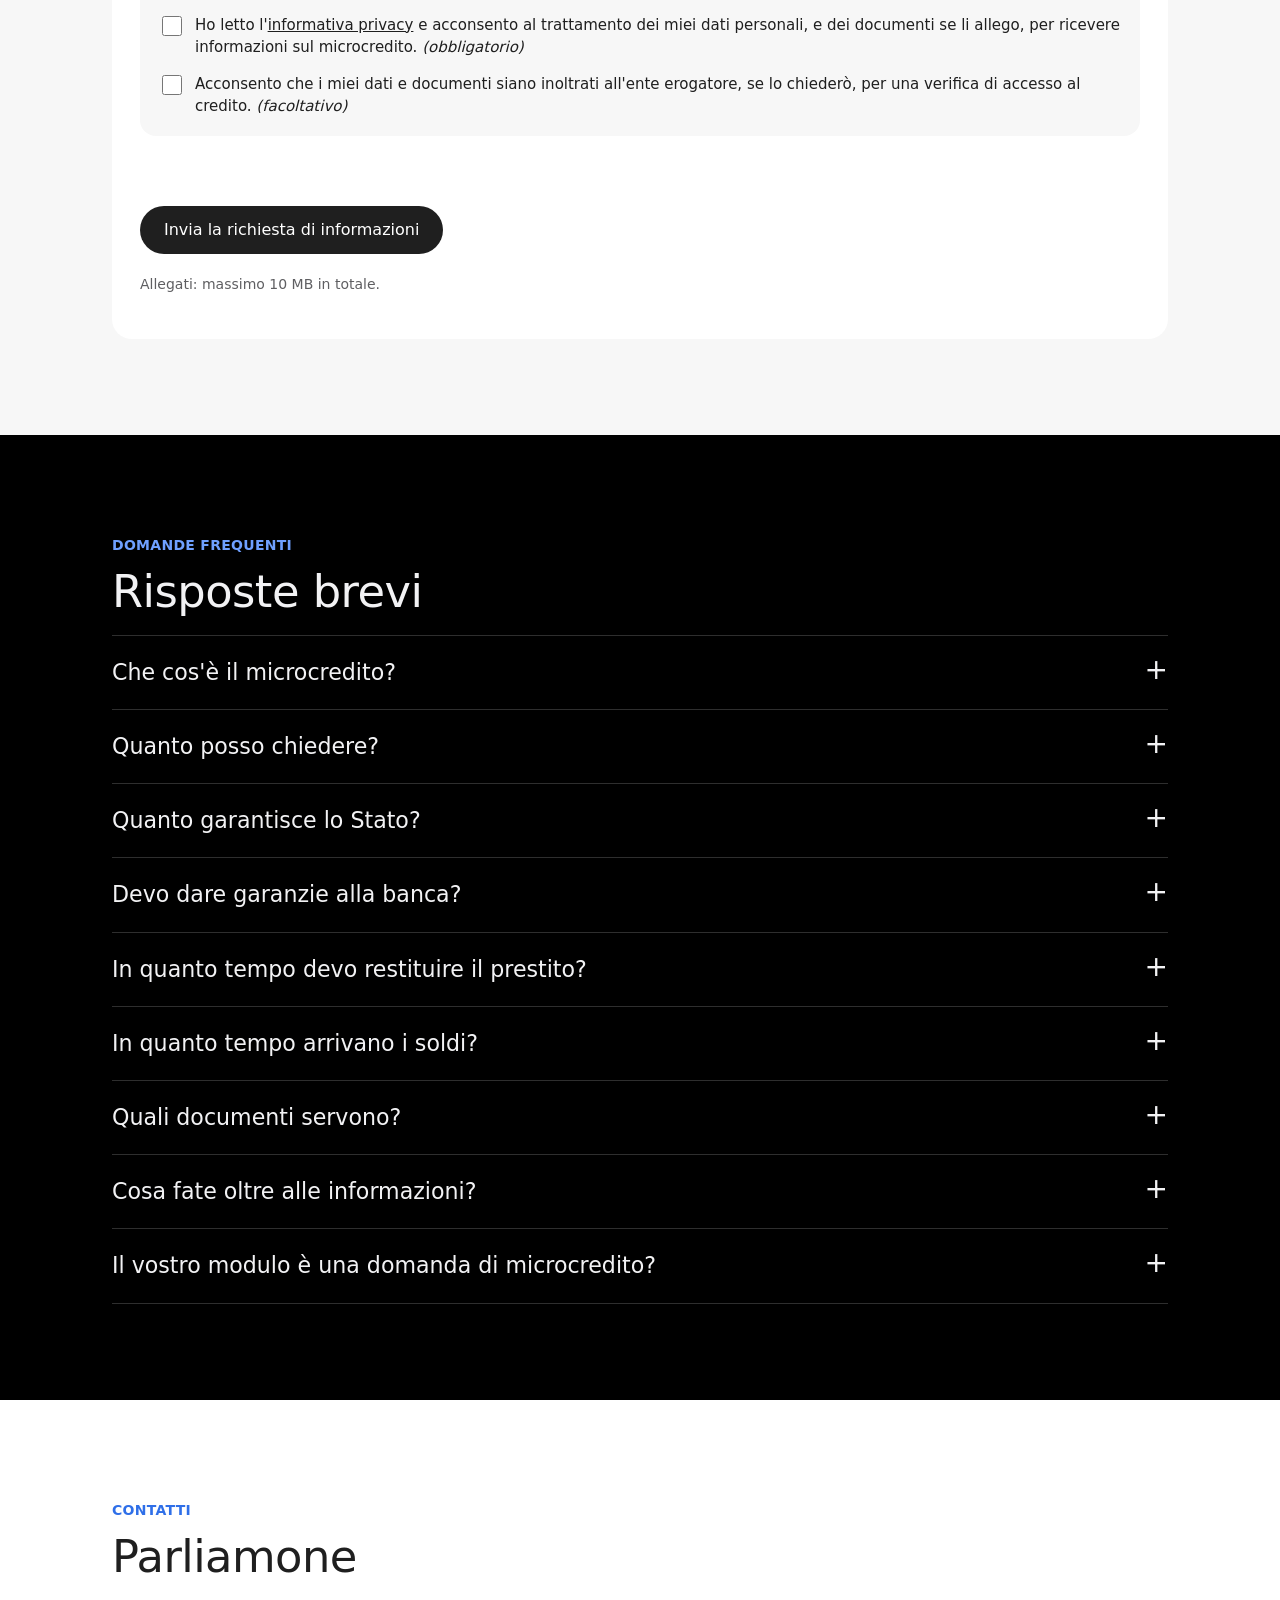
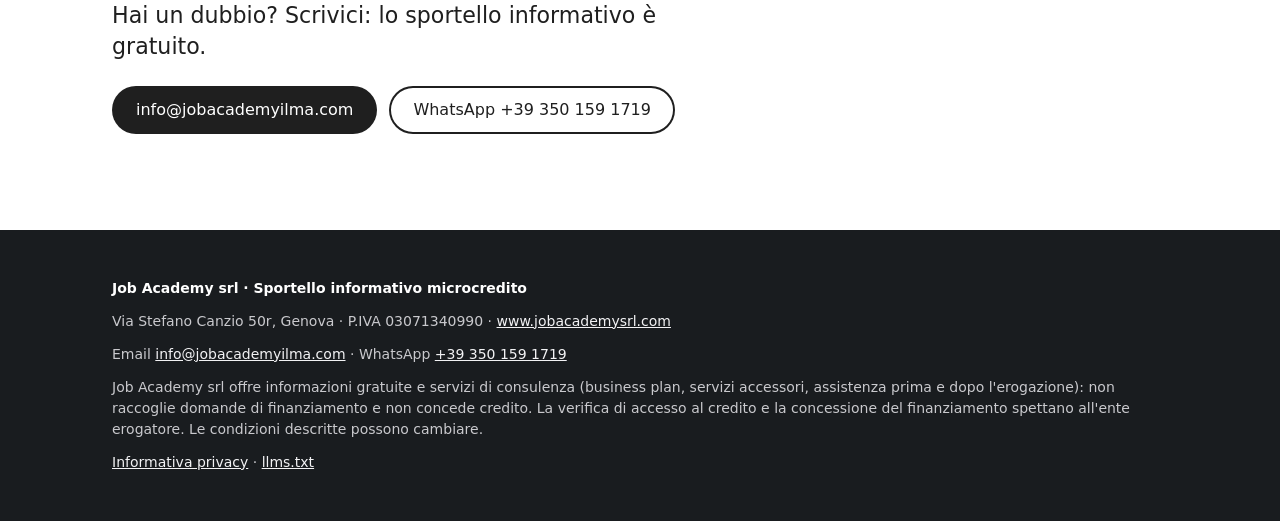
==== commit d4ef03b1: "Sito: etichette dell'hero fuori dallo schermo del telefono, menu senza overflow - Sotto i 1200 px le" ====
--- a/docs/index.html
+++ b/docs/index.html
@@ -137,7 +137,7 @@
             </ul>
           </div>
         </div>
-        <div class="chip chip-a"><i>✓</i>Nessuna garanzia reale fino a 50.000 €</div>
+        <div class="chip chip-a"><i>✓</i>Nessuna garanzia reale fino a 50.000&nbsp;€</div>
         <div class="chip chip-b"><b>10 anni</b>per restituire</div>
         </div>
       </div>
--- a/docs/styles.css
+++ b/docs/styles.css
@@ -55,7 +55,8 @@
 .nav-links { display: flex; gap: 24px; margin-left: auto; font-weight: 500; font-size: 15px; }
 .nav-links a { text-decoration: none; opacity: .8; }
 .nav-links a:hover { opacity: 1; }
-@media (max-width: 860px) { .nav-links { display: none; } .nav .btn { margin-left: auto; } }
+@media (max-width: 1200px) { .nav-links { gap: 16px; font-size: 14px; } .nav .brand-sub { display: none; } }
+@media (max-width: 960px) { .nav-links { display: none; } .nav .btn { margin-left: auto; } }
 
 /* buttons */
 .btn { display: inline-flex; align-items: center; justify-content: center; gap: 8px; height: var(--button-height); padding: 0 var(--button-padding-x); border-radius: var(--radius-pill); border: 0;
@@ -166,6 +167,7 @@
 .js .reveal.in { opacity: 1; transform: none; }
 @media (prefers-reduced-motion: reduce) { html { scroll-behavior: auto; } .js .reveal { opacity: 1; transform: none; transition: none; } }
 @media (max-width: 480px) { .brand-sub { display: none; } .nav .wrap { gap: 12px; } .nav .btn-sm { padding: 0 14px; font-size: 14px; } }
+@media (max-width: 340px) { .nav .btn-sm { padding: 0 10px; font-size: 13px; } }
 label:not(.check) { display: block; }
 label:not(.check) > input, label:not(.check) > textarea { display: block; margin-top: 6px; }
 .file small { margin-top: 6px; }
@@ -230,7 +232,7 @@
 .hero-grid { display: grid; grid-template-columns: 1.15fr .85fr; gap: 48px; align-items: center; }
 @media (max-width: 960px) { .hero-grid { grid-template-columns: 1fr; } }
 .hero-visual { position: relative; display: grid; place-items: center; min-height: 560px; perspective: 1200px; }
-@media (max-width: 960px) { .hero-visual { min-height: 520px; margin-top: 8px; } }
+@media (max-width: 960px) { .hero-visual { min-height: 0; margin-top: 8px; } }
 .phone { width: 292px; height: 584px; border-radius: 46px; padding: 10px; background: linear-gradient(160deg, #2a2d33, #0b0c0e); box-shadow: 0 40px 80px #00000066, inset 0 0 0 1px #ffffff26;
   transform: rotateY(var(--ry, -8deg)) rotateX(var(--rx, 4deg)); transform-style: preserve-3d; transition: transform .6s var(--ease); animation: phoneIn 1.1s var(--ease) both .2s; }
 @keyframes phoneIn { from { opacity: 0; transform: translateY(60px) rotateY(-18deg) rotateX(10deg) scale(.92); } }
@@ -265,9 +267,10 @@
 .chip b { font-size: 22px; font-weight: 600; margin-right: 2px; white-space: nowrap; }
 .chip-a { right: calc(100% - 26px); top: 150px; }
 .chip-b { left: calc(100% - 26px); bottom: 150px; animation-delay: -3s; }
-@media (max-width: 1200px) { .chip-a { right: auto; left: -40px; top: -18px; } .chip-b { left: auto; right: -40px; bottom: -14px; } }
+/* narrower screens: chips sit above and below the phone, over the bezel only, so they never hide the screen */
+@media (max-width: 1200px) { .hero-visual { padding: 64px 0 56px; } .chip-a { right: auto; left: -40px; top: auto; bottom: calc(100% - 20px); } .chip-b { left: auto; right: -40px; bottom: auto; top: calc(100% - 20px); } }
 @keyframes float { 0%, 100% { transform: translateY(0); } 50% { transform: translateY(-14px); } }
-@media (max-width: 600px) { .phone { width: 252px; height: 504px; } .chip-a { left: -28px; } .chip-b { right: -28px; } .chip { max-width: 190px; font-size: 13px; padding: 10px 12px; } }
+@media (max-width: 600px) { .phone { width: 252px; height: auto; } .screen { height: auto; } .chip-a { left: -28px; } .chip-b { right: -28px; } .chip { max-width: 190px; font-size: 13px; padding: 10px 12px; } }
 
 /* guarantee bar (cos'è) */
 #cosa-e .grid2 { align-items: start; }
